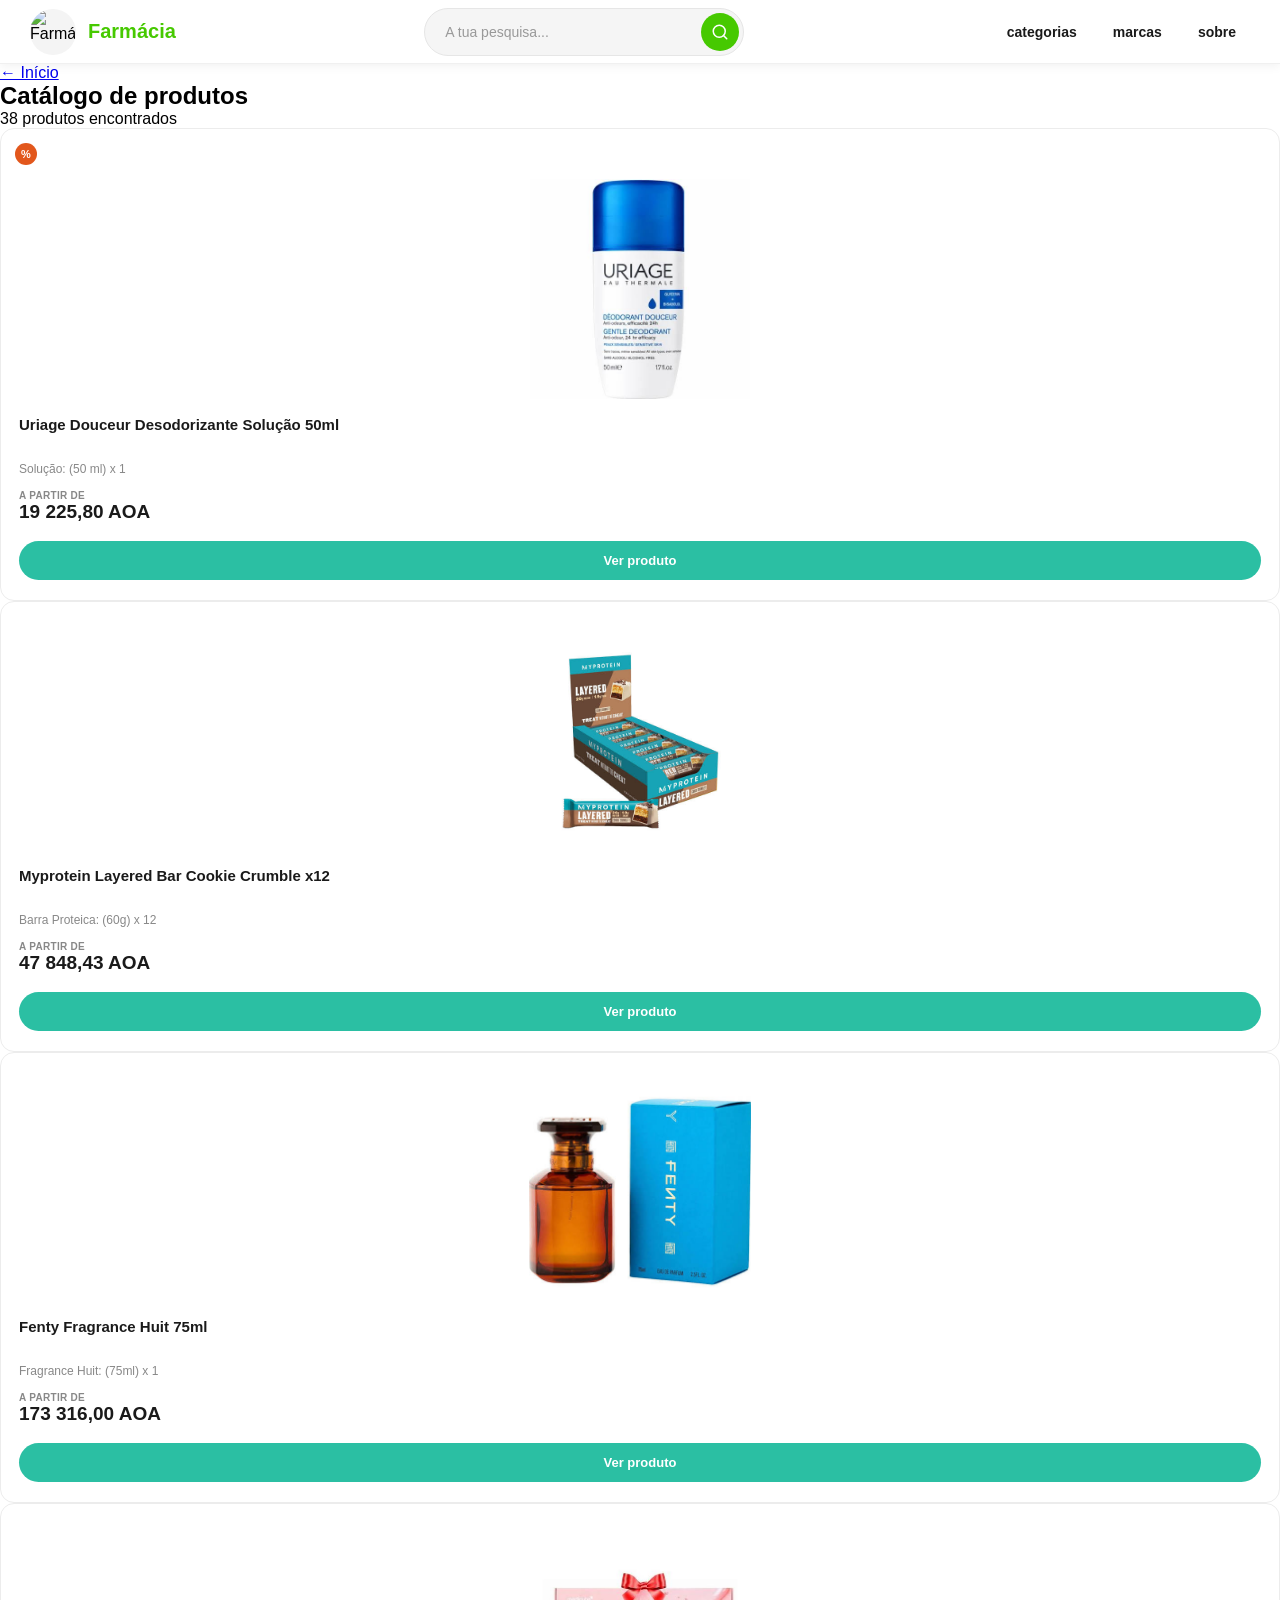
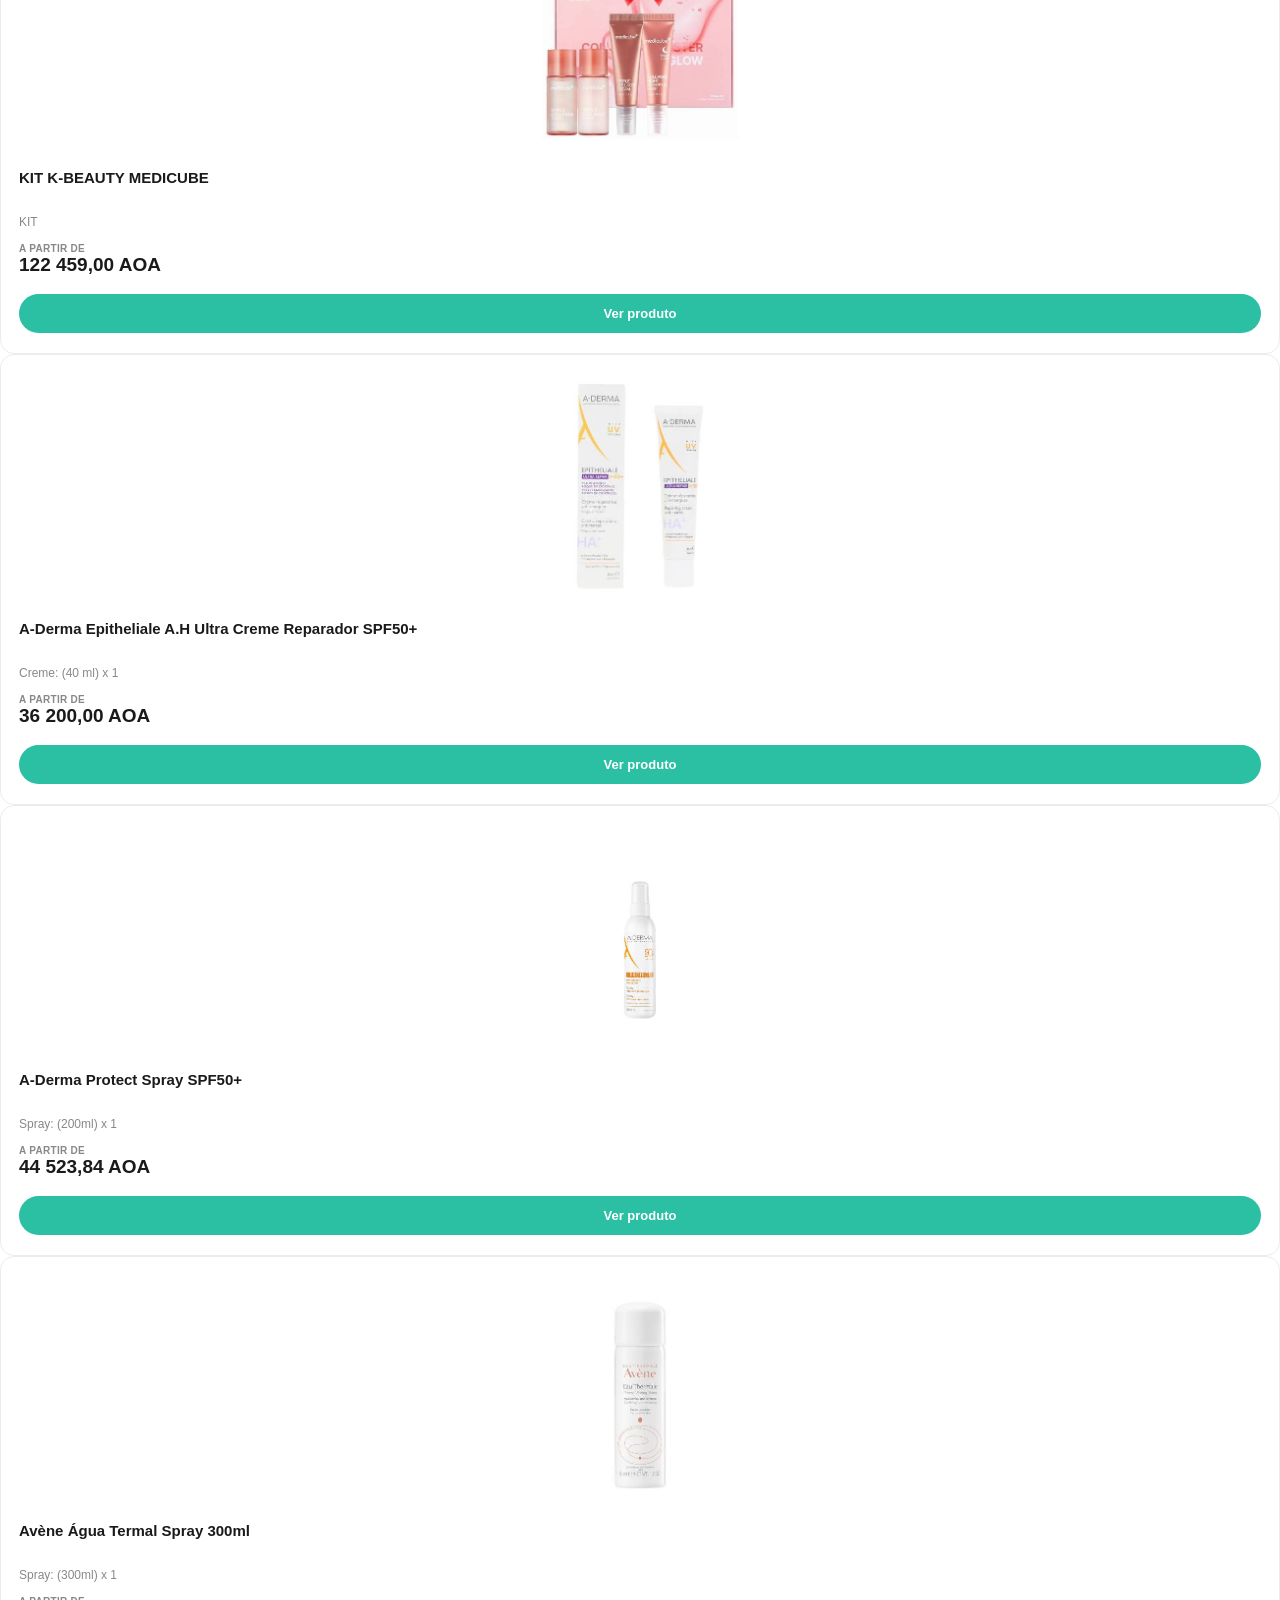
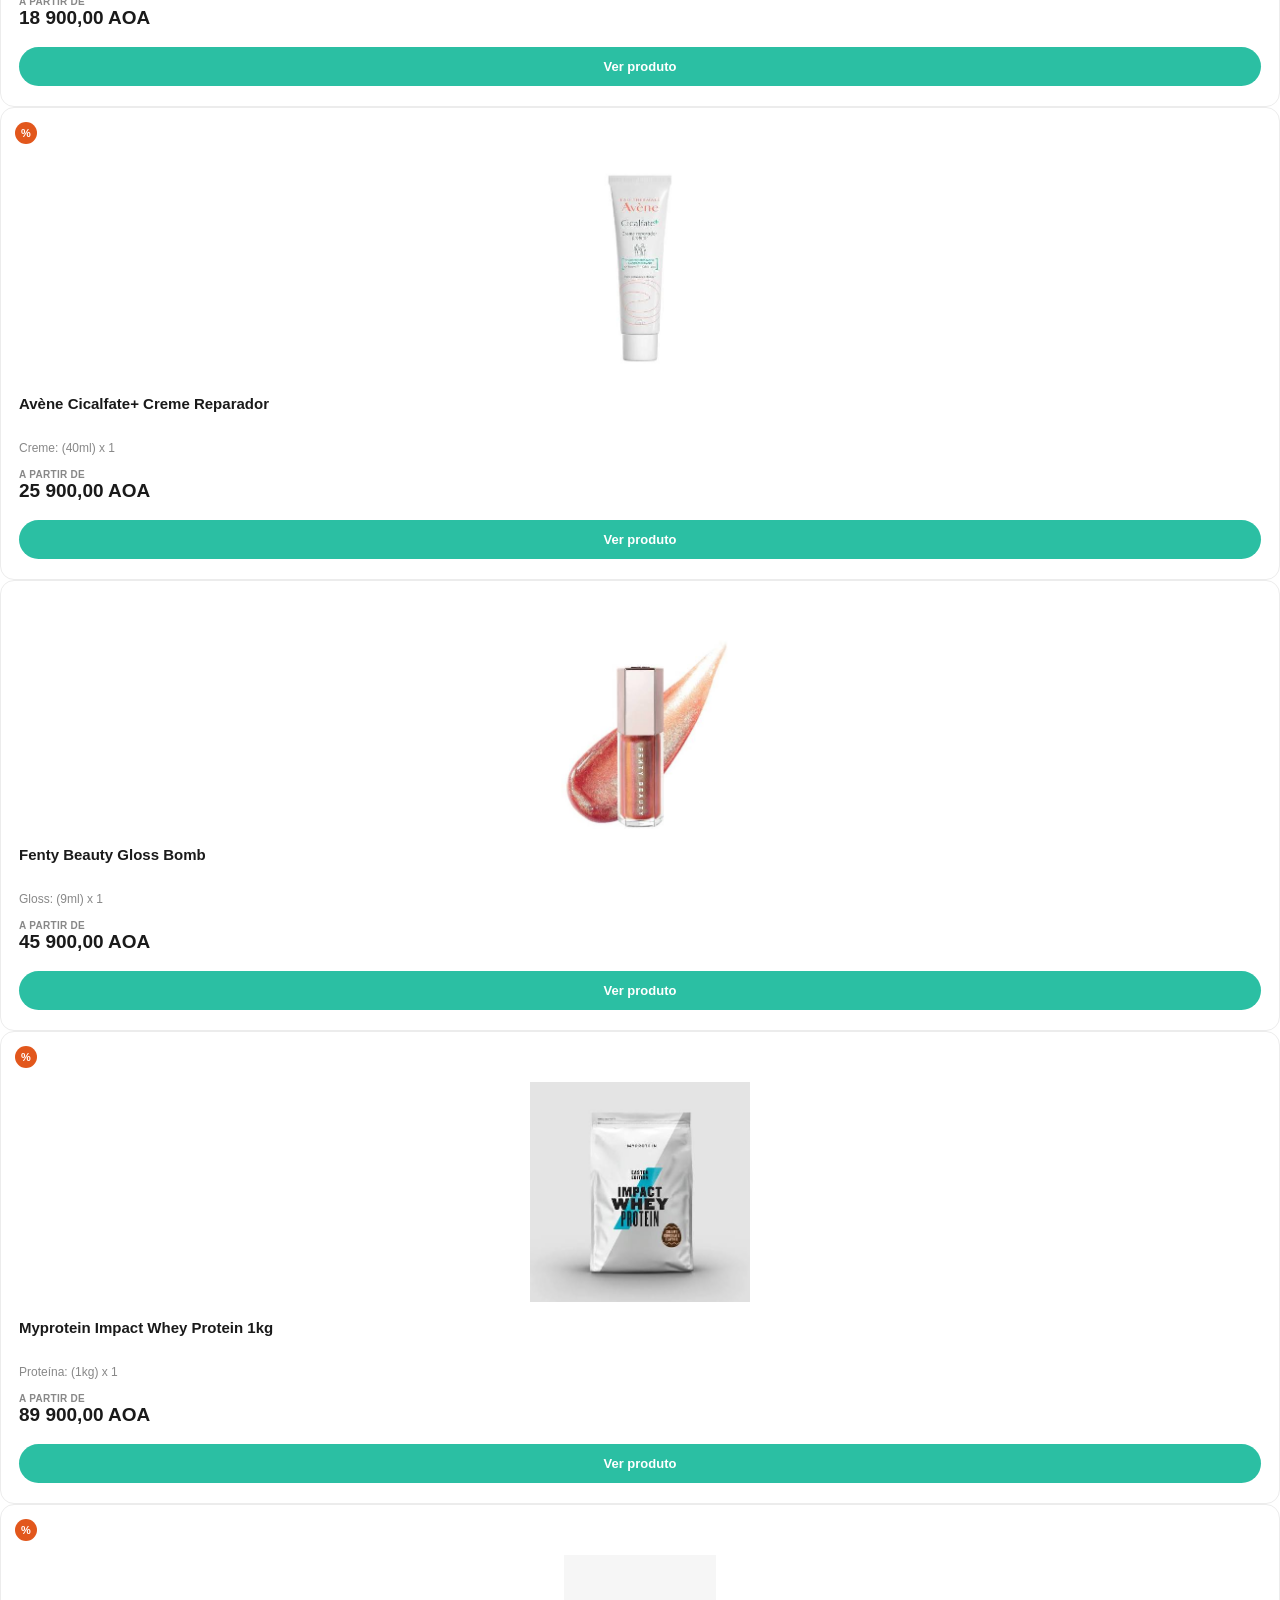
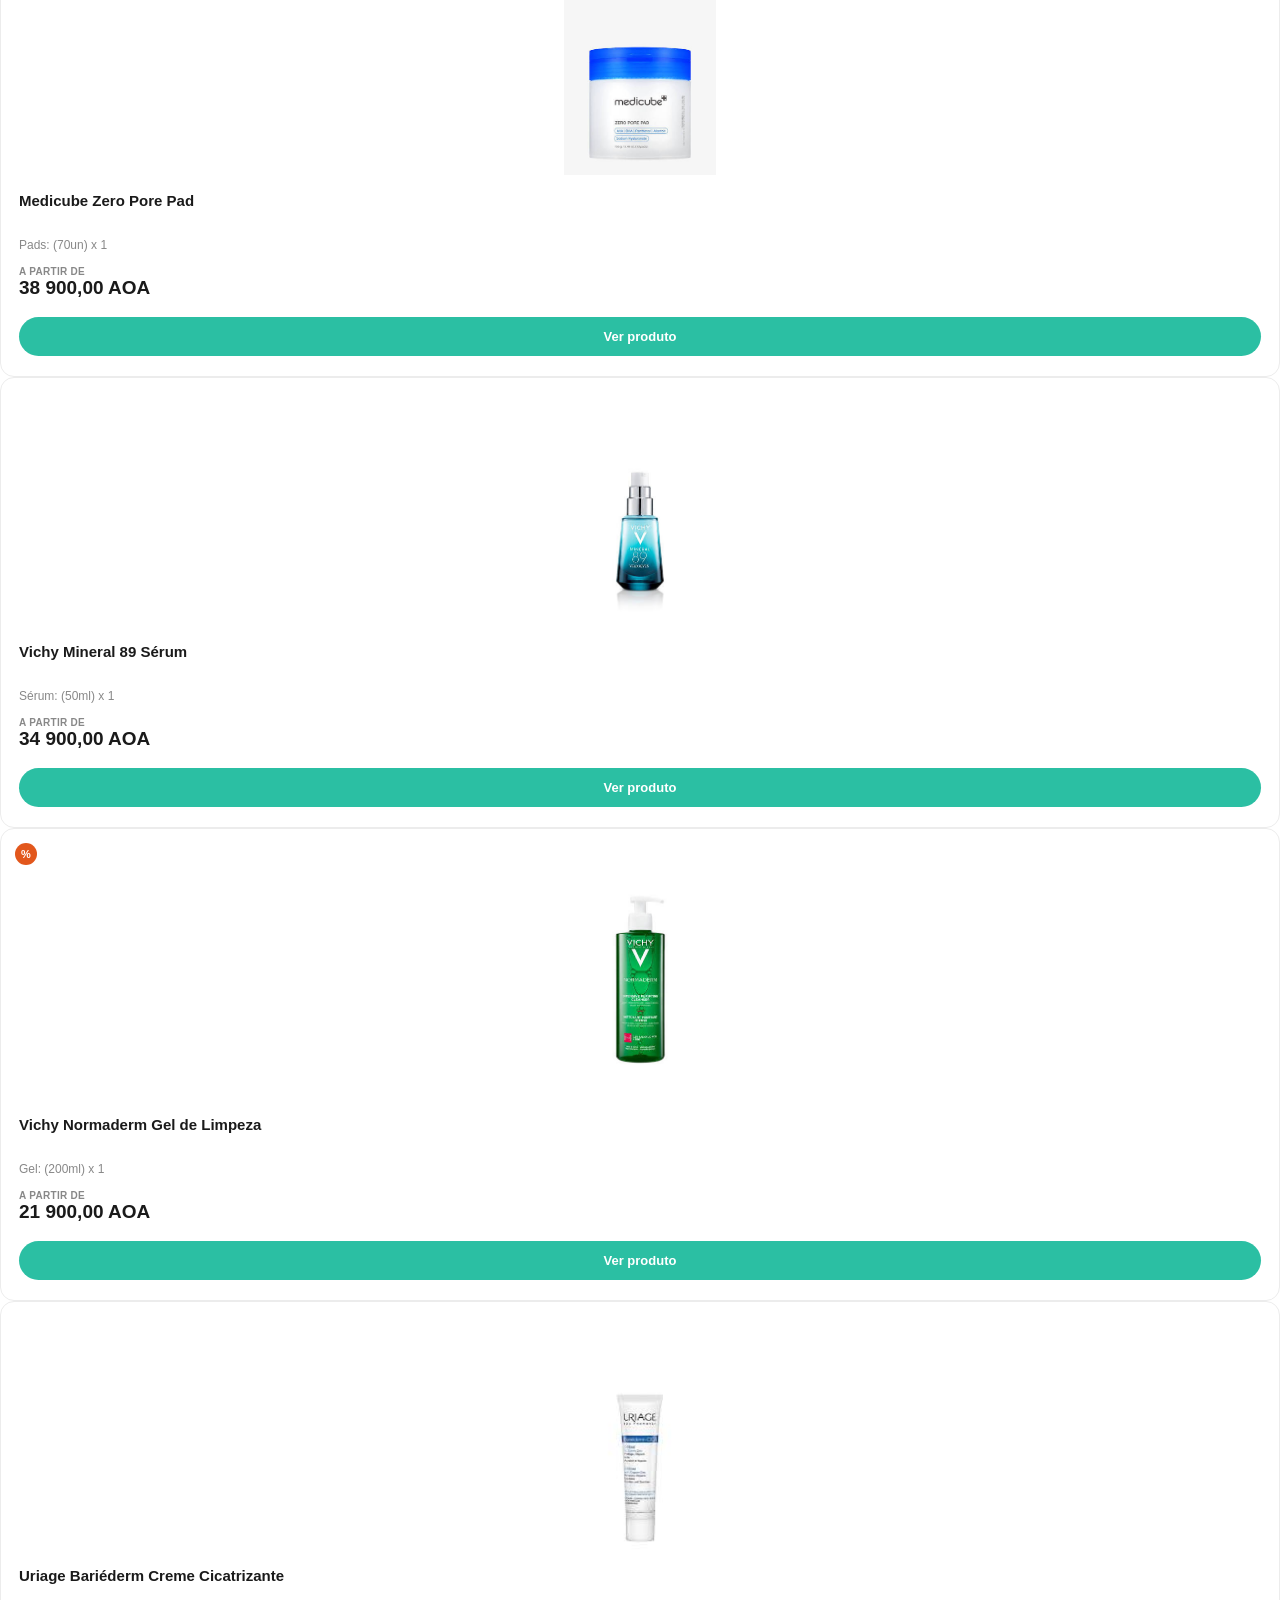
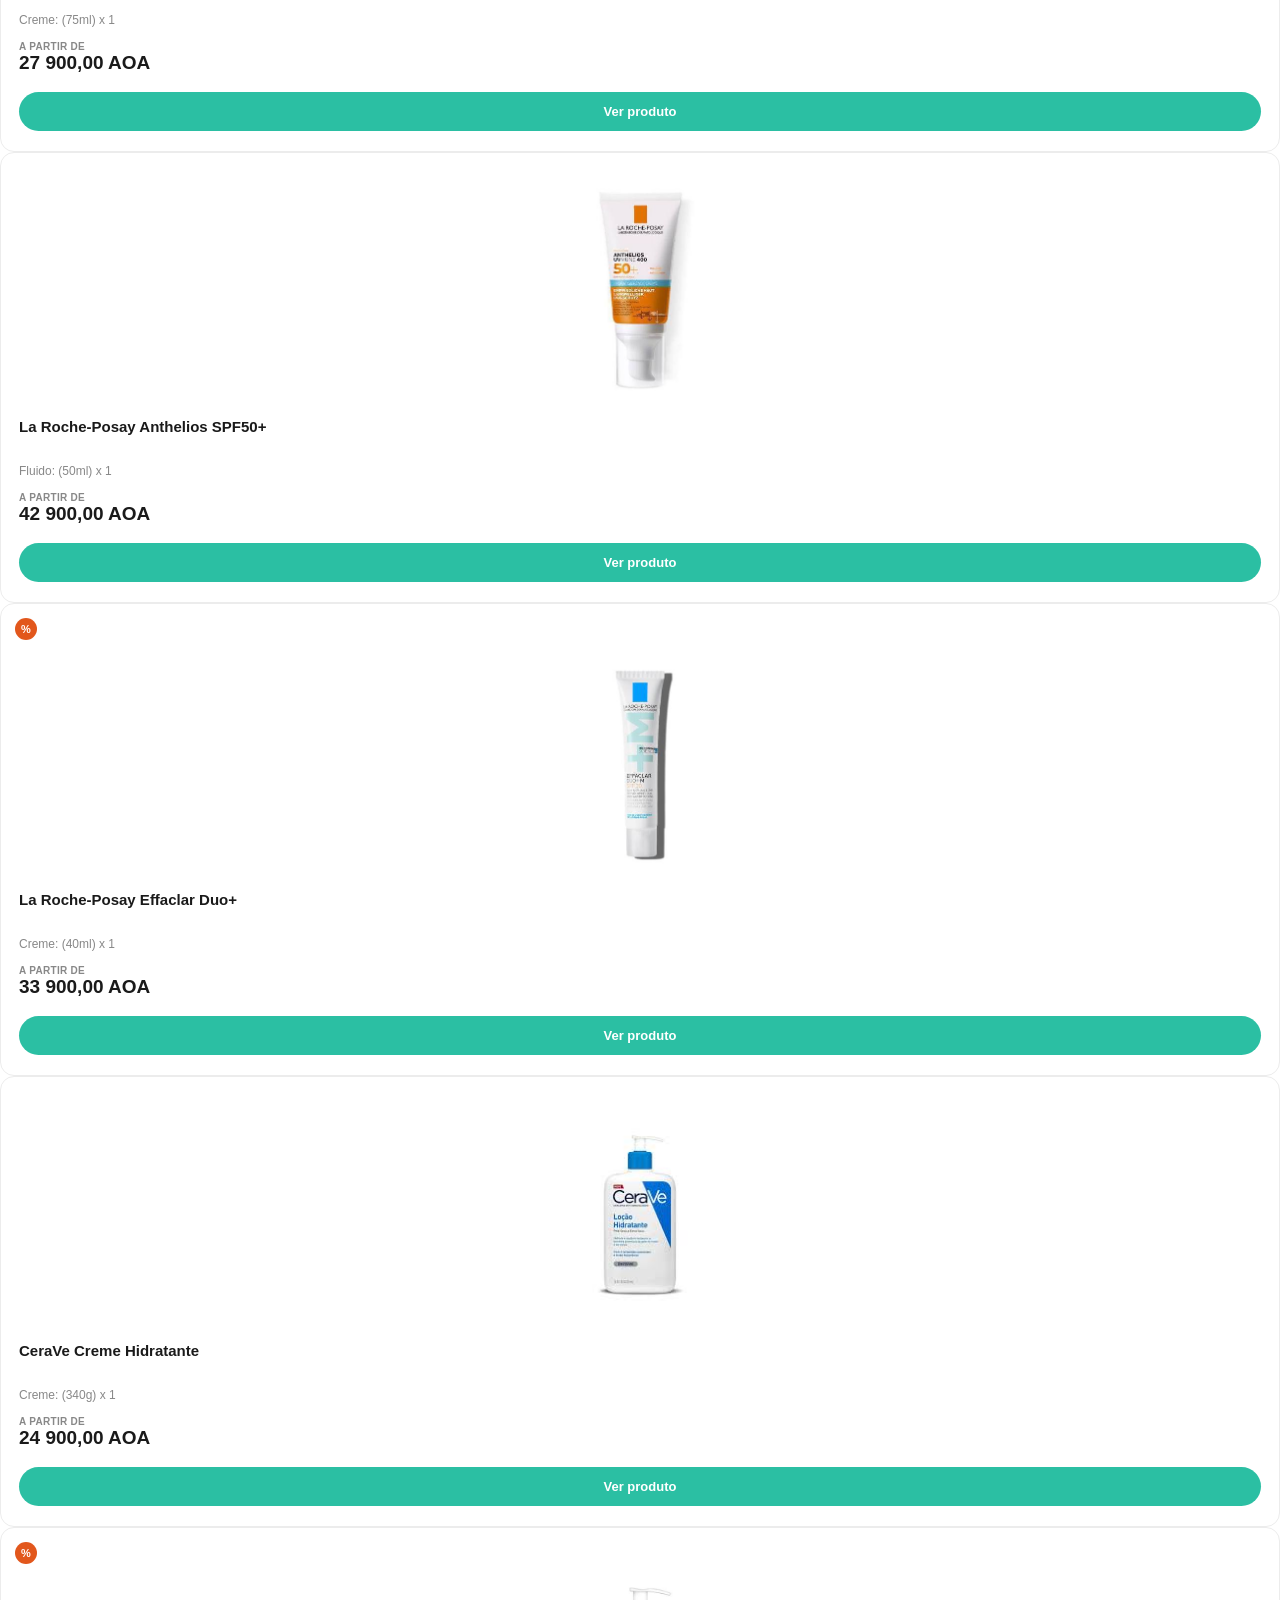
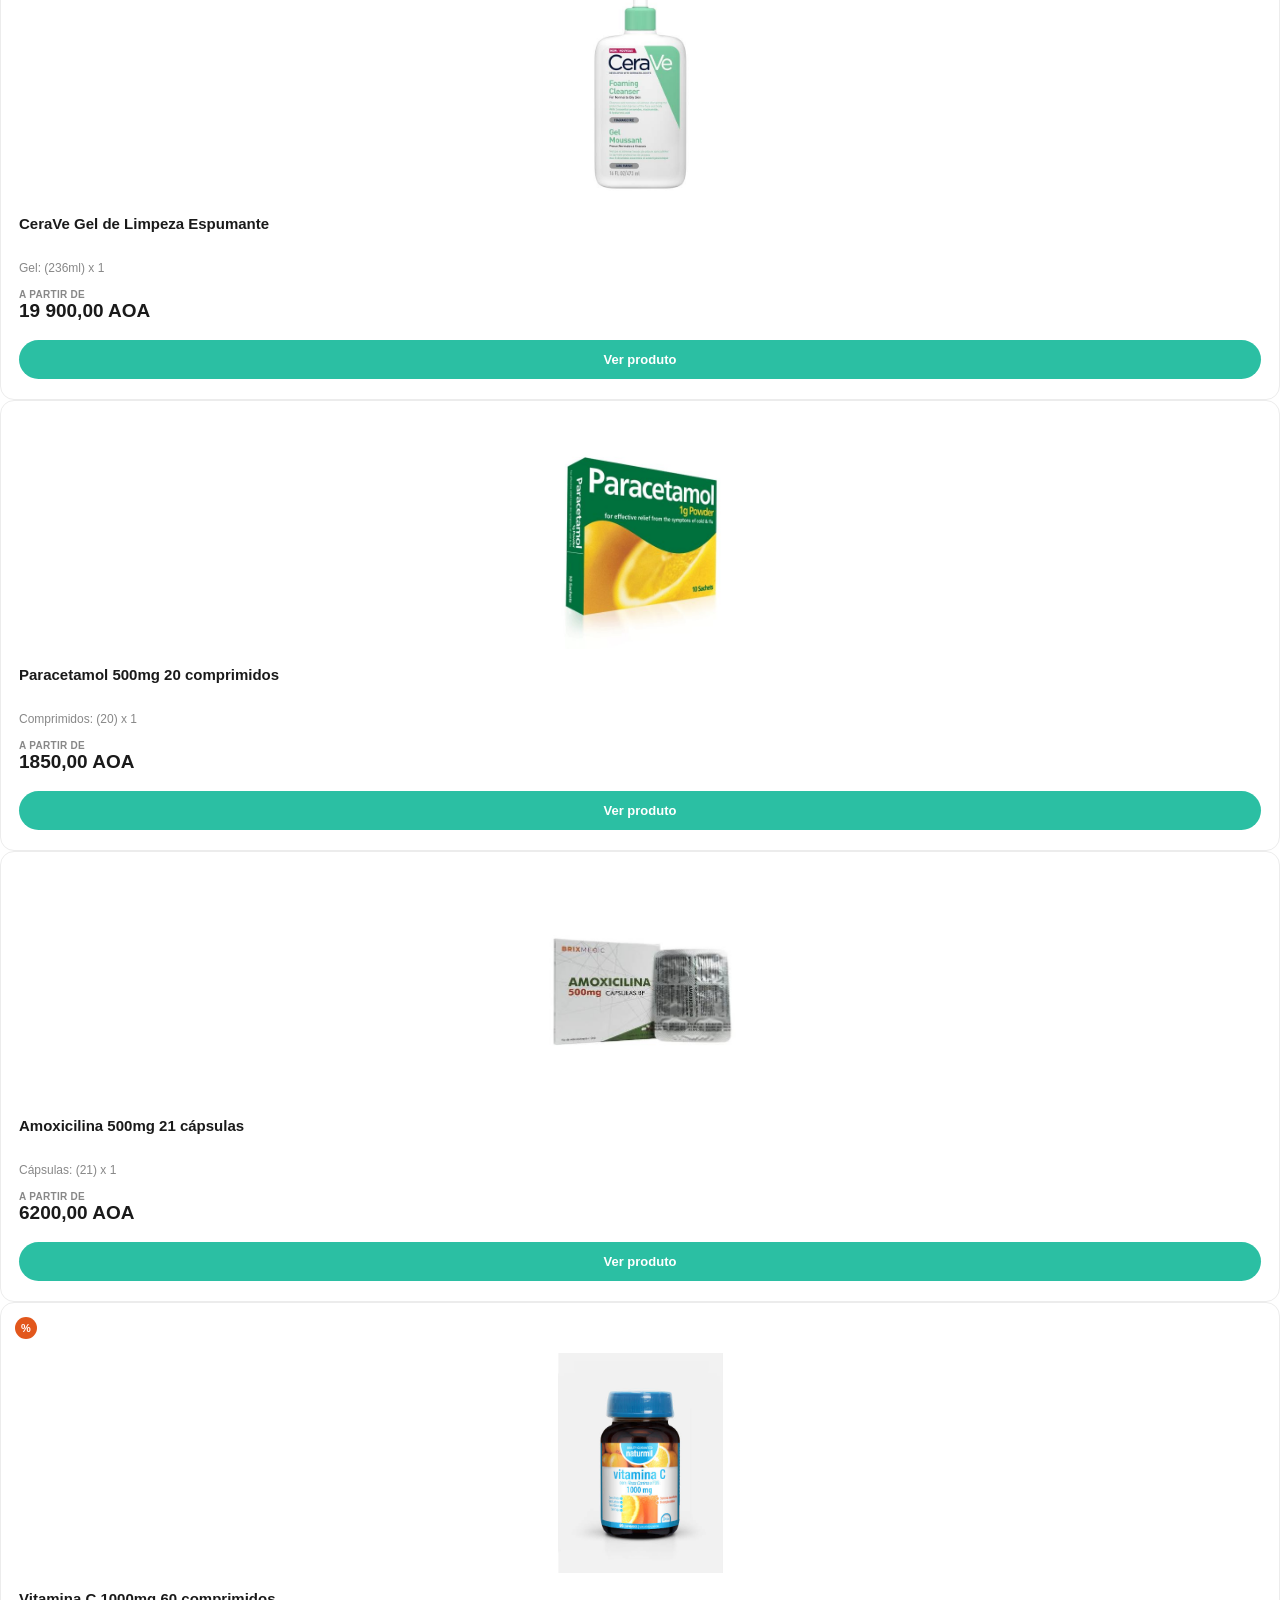
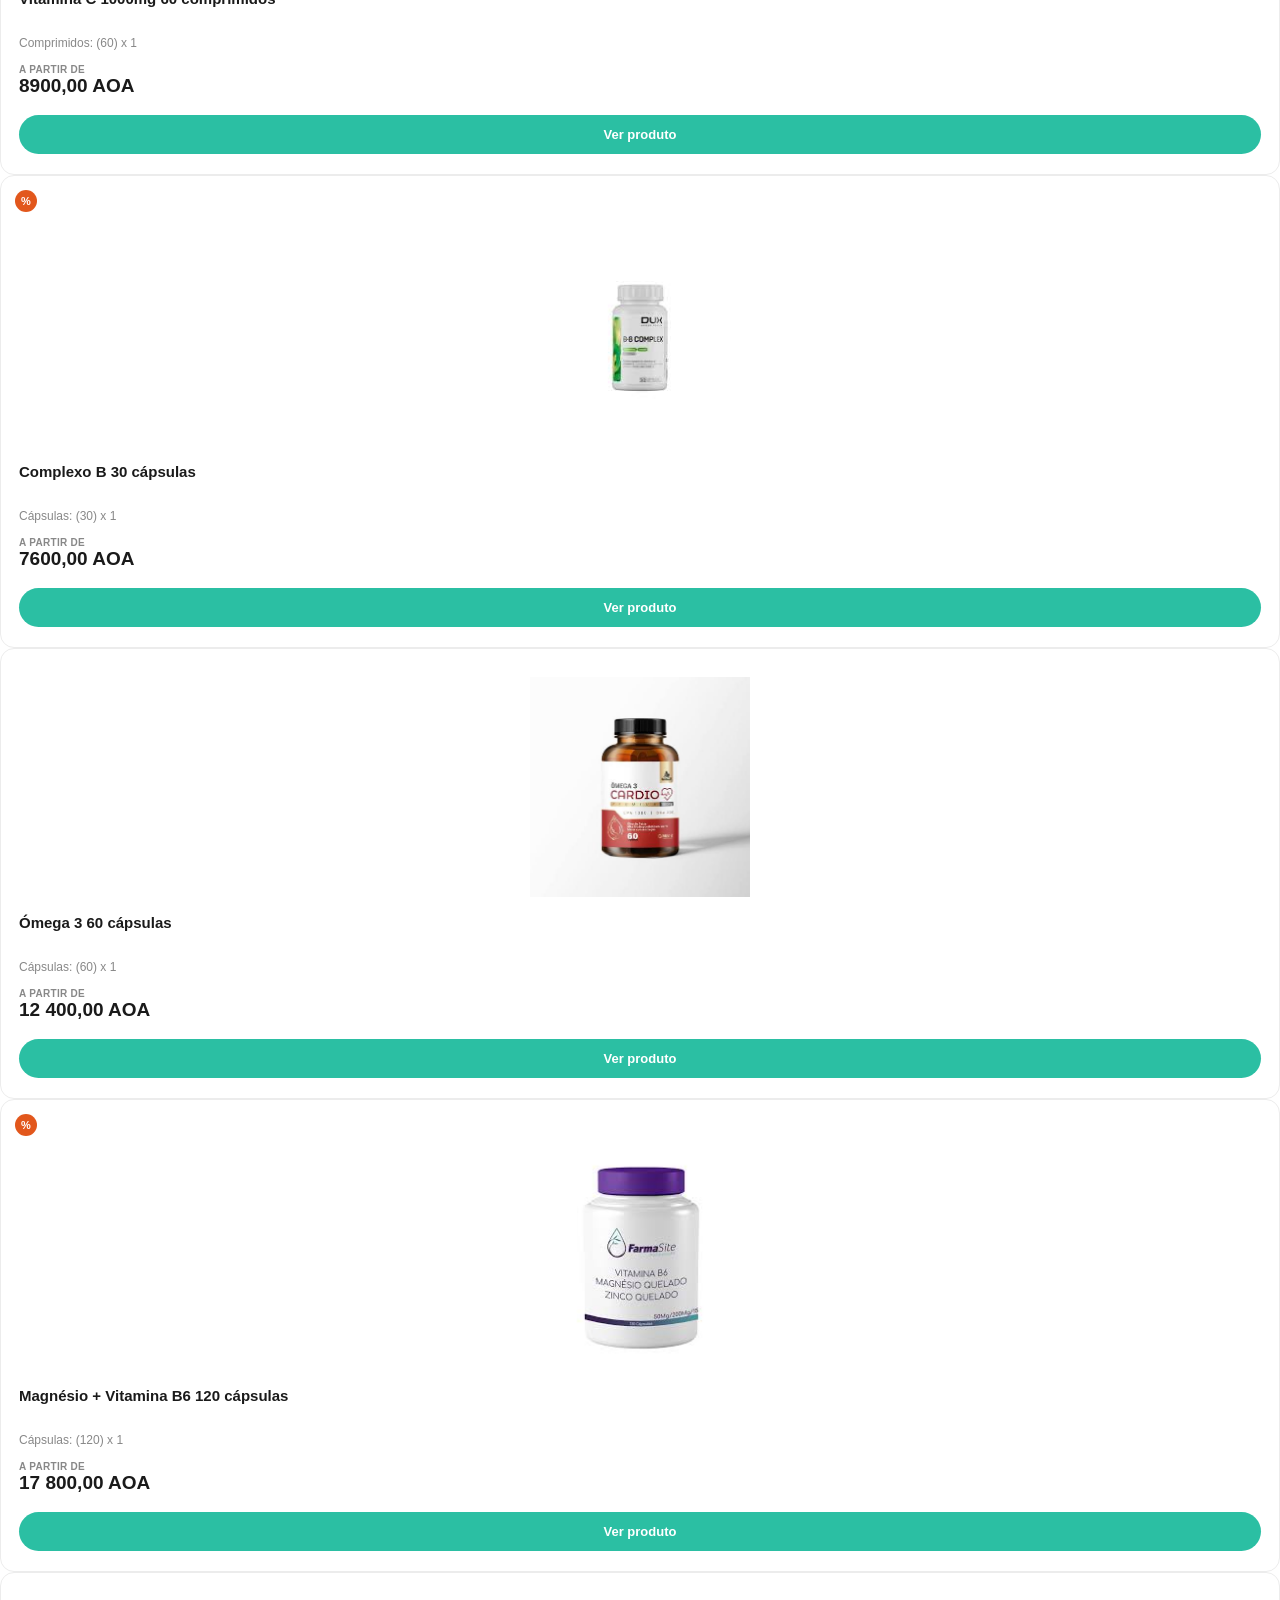
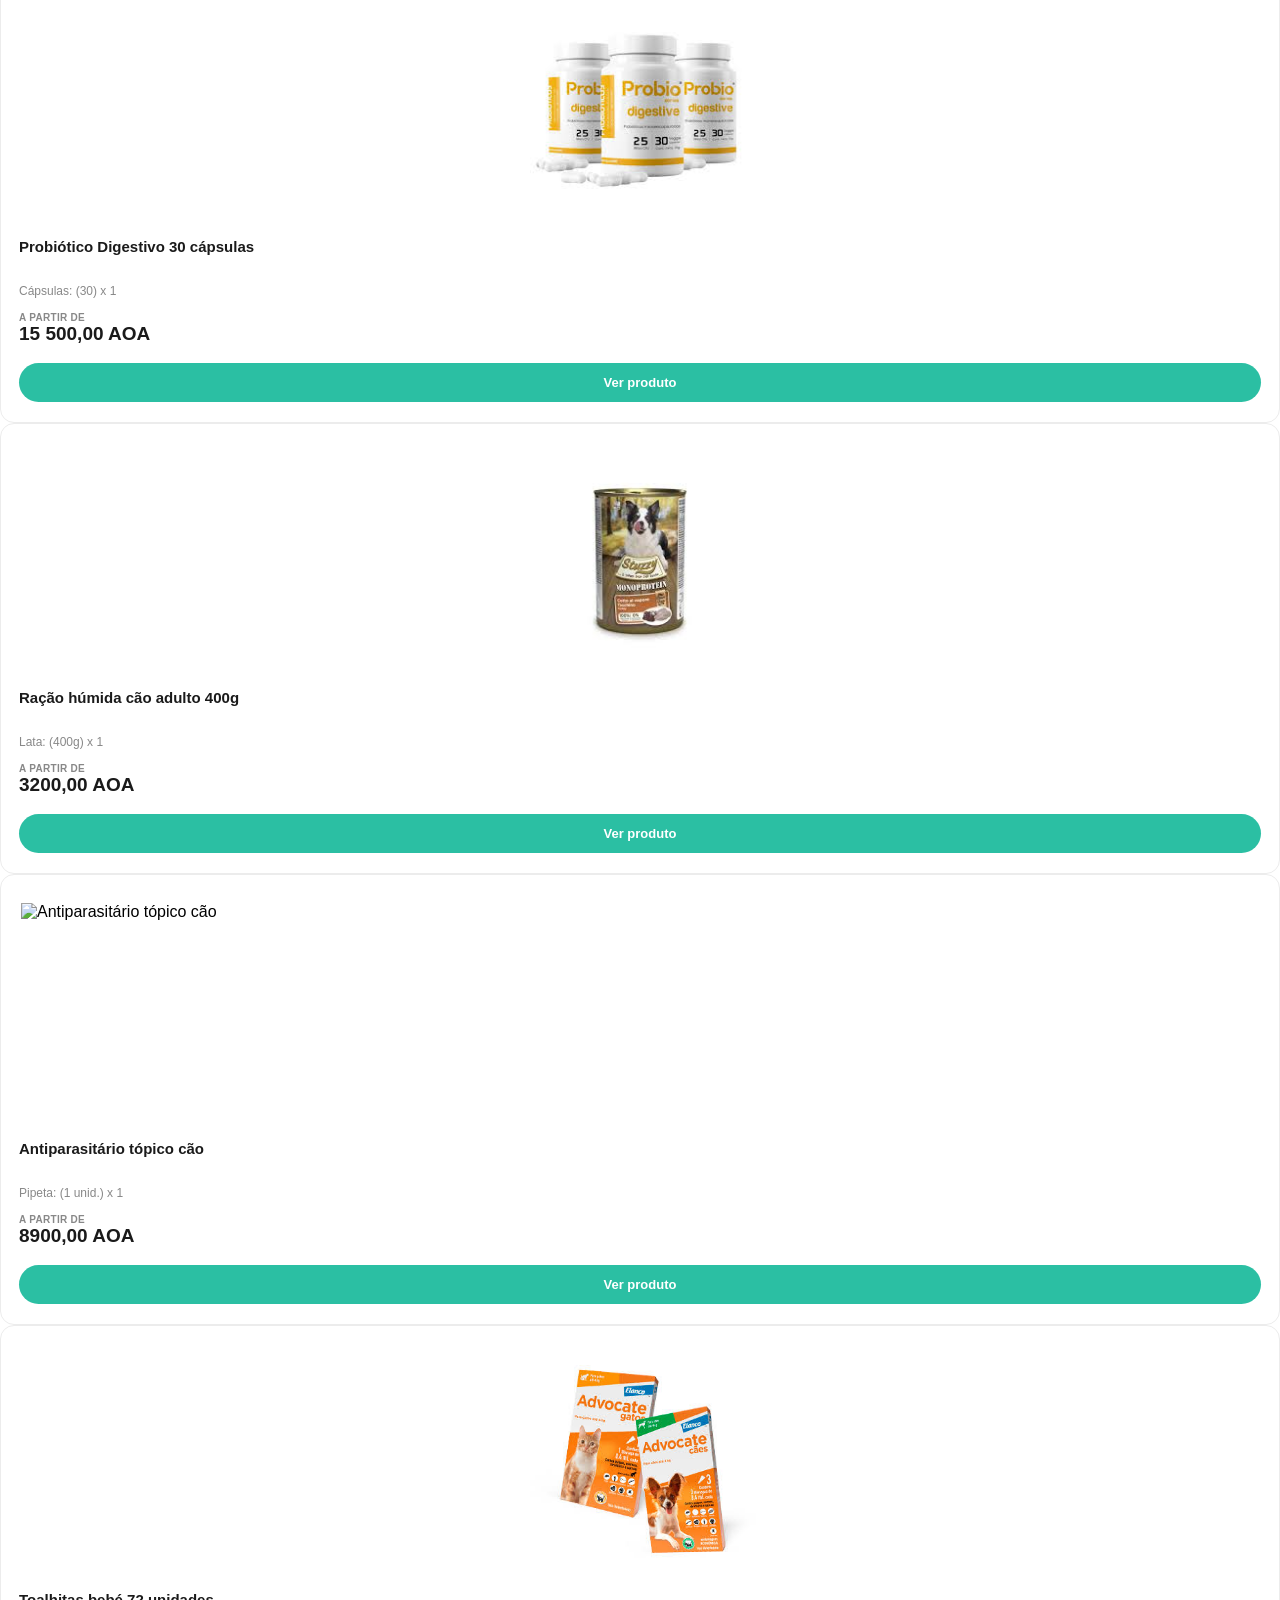
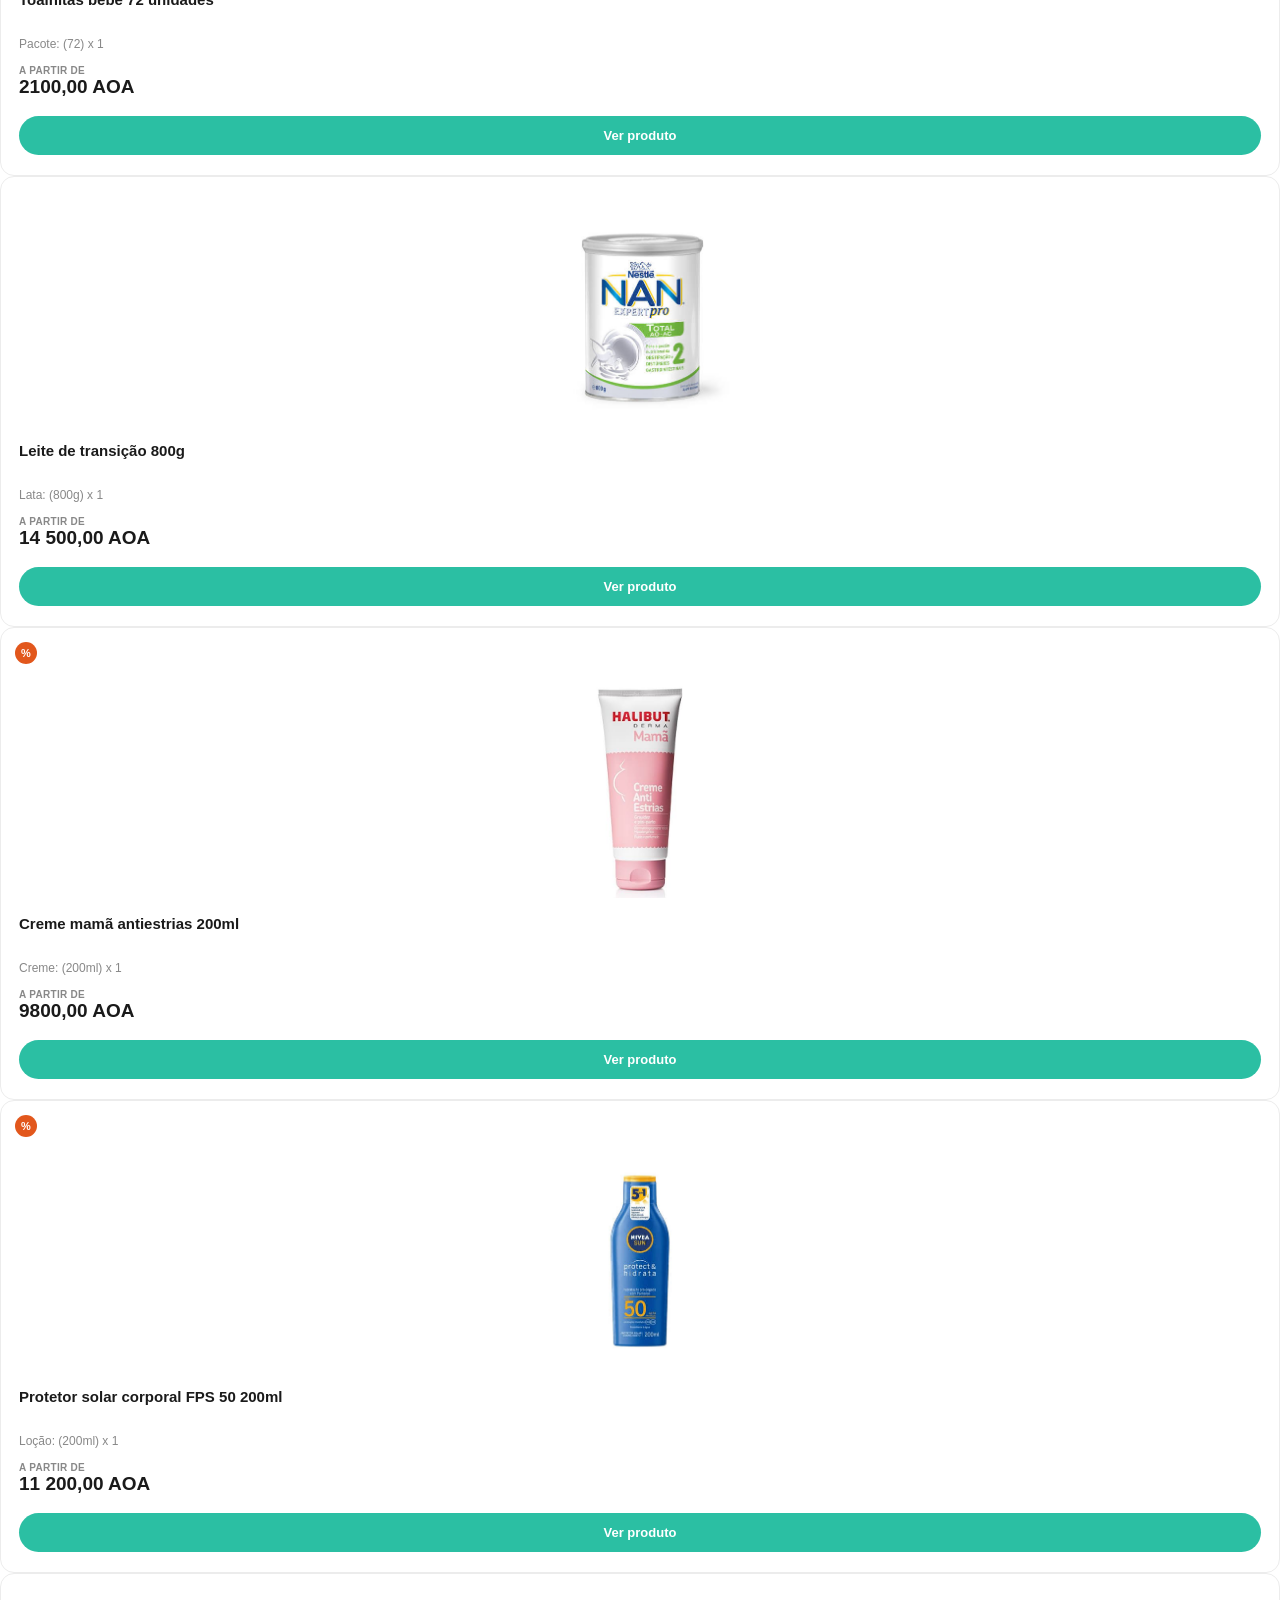
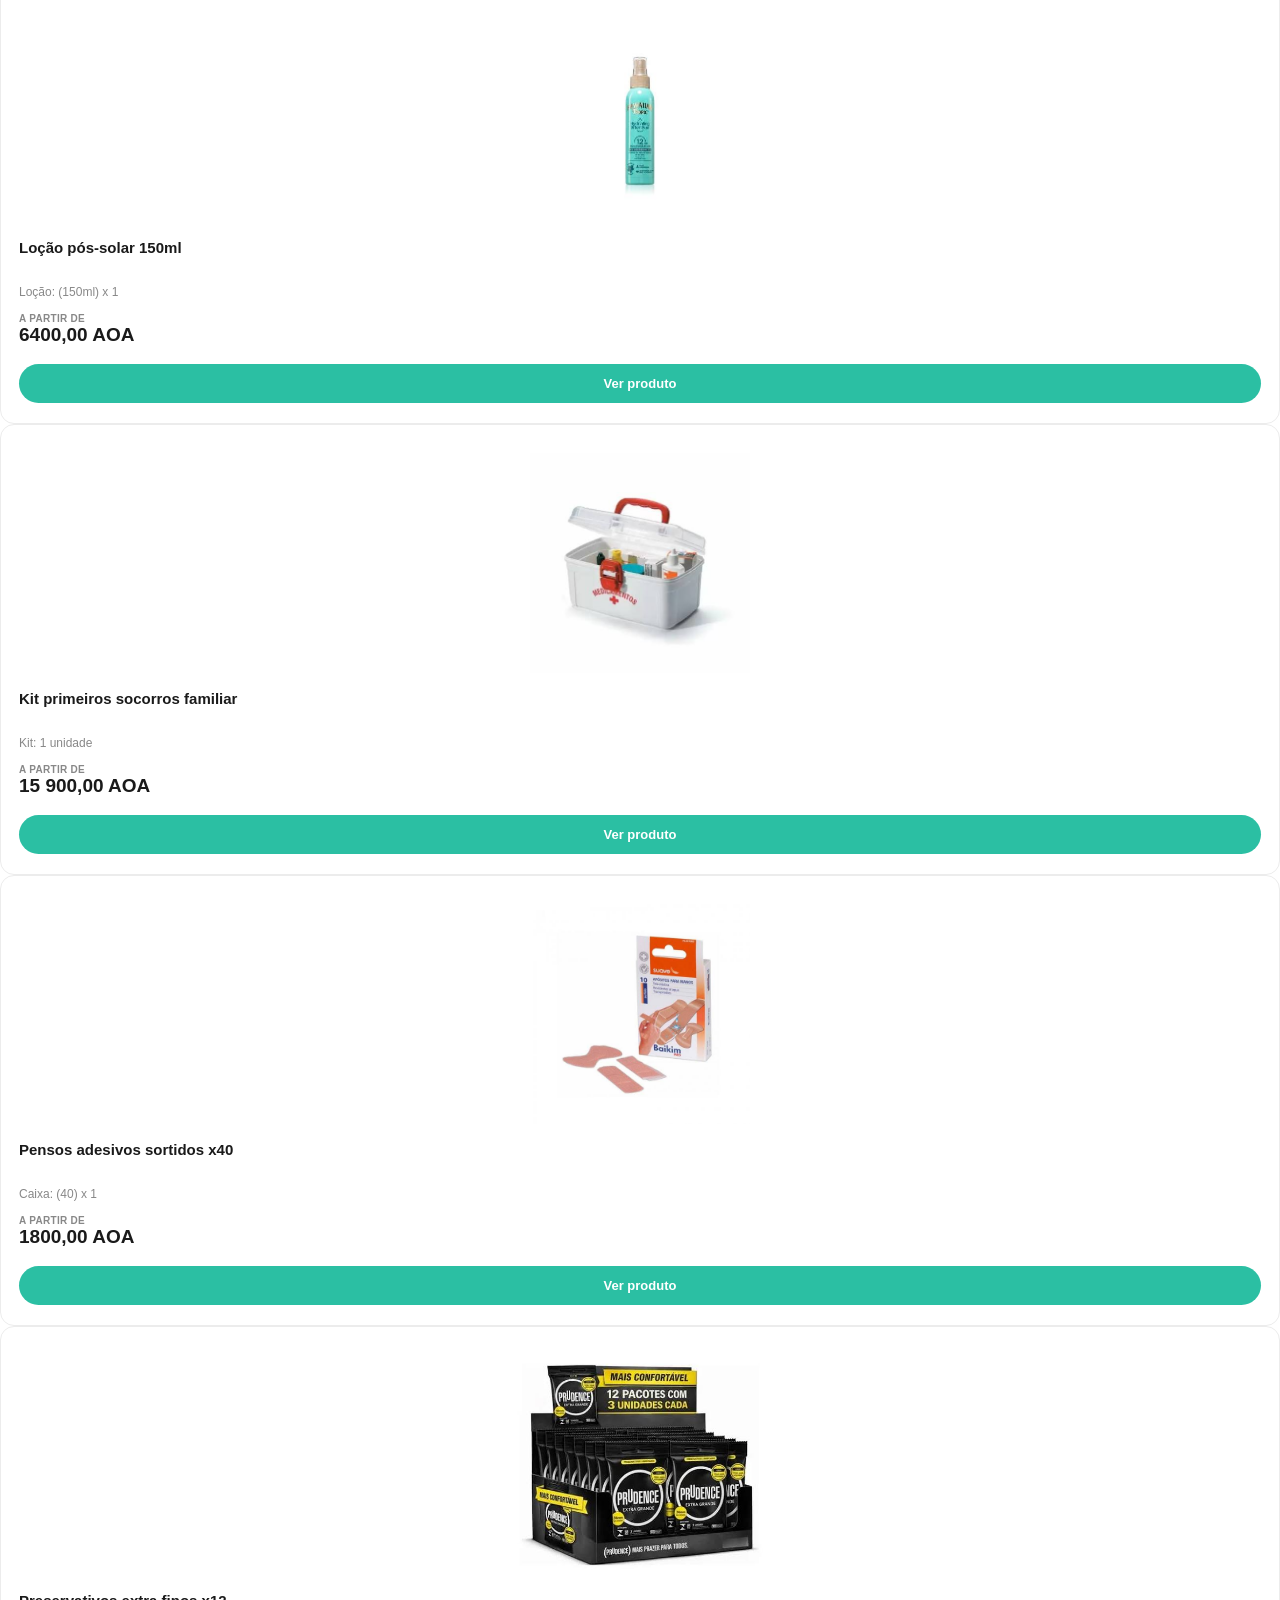
==== pages/produtos.html @ cf97727e "atualizacao" ====
<!DOCTYPE html>
<html lang="pt">
<head>
    <meta charset="UTF-8">
    <meta name="viewport" content="width=device-width, initial-scale=1.0">
    <title>Produtos | Farmácia</title>
    <link rel="stylesheet" href="../style/home.css">
    <link rel="stylesheet" href="../style/produtos.css">
    <link rel="stylesheet" href="../style/header-footer.css">
    <link rel="stylesheet" href="../style/header-footer.css">
</head>
<body>
    <!--header superior moderno com busca integrada carrinhos e links(categorias, marcas)-->

    <div id="header-placeholder"></div>



    <section class="pagina-produtos">
        <div class="pagina-produtos-topo">
            <a class="voltar-mini" href="index.html">← Início</a>
            <h1 id="produtosTitulo">Catálogo de produtos</h1>
            <p id="produtosDescricao">A carregar…</p>
        </div>
        <div class="produtos-grelha" id="produtosGrelha"></div>
    </section>

    <!-- Footer -->
    <div id="footer-placeholder"></div>

    <script src="../style/header-footer.js"></script>

    <script src="../style/catalogo.js"></script>
    <script src="../style/produtos.js"></script>
</body>
</html>
---- style/home.css ----
* {
    margin: 0;
    padding: 0;
    box-sizing: border-box;
    font-family: sans-serif;
}

/* ===== Header superior moderno com busca integrada, carrinho e links (categorias, marcas) ===== */

.header {
    margin: 0;
    padding: 10px 30px;
    background-color: #ffffff;
    width: 100%;
    height: 64px;
    position: sticky;
    top: 0;
    z-index: 999;
    justify-content: space-between;
    align-items: center;
    display: flex;
    box-sizing: border-box;
    box-shadow: 0 2px 10px rgba(0, 0, 0, 0.06);
    border-bottom: 1px solid #f0f0f0;
}

/* ===== Logo ===== */
.header .logo {
    width: 46px;
    height: 46px;
    border-radius: 50%;
    background-color: #f4f4f4;
    overflow: hidden;
    display: flex;
    align-items: center;
    justify-content: center;
    flex-shrink: 0;
    transition: transform 0.2s ease;
}

.header .logo:hover {
    transform: scale(1.05);
}

.header .logo img {
    width: 100%;
    height: 100%;
    object-fit: cover;
    object-position: center top;
}

.logo-container {
    display: flex;
    align-items: center;
    gap: 12px;
    text-decoration: none;
    color: inherit;
}

.logo-nome {
    font-size: 20px;
    font-weight: 700;
    color: #46c900;
    white-space: nowrap;
}

/* ===== Menu de navegação ===== */
.menu {
    display: flex;
    justify-content: flex-end;
    align-items: center;
    list-style: none;
    margin: 0;
    padding: 0;
    gap: 8px;
}

.menu li {
    margin-left: 0;
}

.menu li a {
    position: relative;
    color: #1a1a1a;
    text-decoration: none;
    font-size: 14px;
    font-weight: 600;
    padding: 8px 14px;
    border-radius: 8px;
    transition: color 0.25s ease, background-color 0.25s ease;
}

.menu li a::after {
    content: "";
    position: absolute;
    left: 14px;
    right: 14px;
    bottom: 4px;
    height: 2px;
    background-color: #46c900;
    transform: scaleX(0);
    transform-origin: left;
    transition: transform 0.25s ease;
}

.menu li a:hover {
    color: #2bbfa3;
    background-color: rgba(43, 191, 163, 0.08);
}

.menu li a:hover::after {
    transform: scaleX(1);
}

/* ===== Barra de pesquisa ===== */
.SearchBar {
    display: flex;
    align-items: center;
    background-color: #f5f5f5;
    border: 1px solid #e6e6e6;
    border-radius: 24px;
    padding: 4px 4px 4px 16px;
    transition: border-color 0.25s ease, box-shadow 0.25s ease, background-color 0.25s ease;
}

.SearchBar:focus-within {
    background-color: #ffffff;
    border-color: #46c900;
    box-shadow: 0 0 0 3px rgba(43, 191, 163, 0.15);
}

.SearchBar form {
    display: flex;
    align-items: center;
    margin: 0;
    width: 100%;
}

.SearchBar input {
    width: 260px;
    padding: 8px 4px;
    border: none;
    outline: none;
    background: transparent;
    font-size: 14px;
    color: #333;
}

.SearchBar input::placeholder {
    color: #999;
}

.SearchBar button {
    display: flex;
    align-items: center;
    justify-content: center;
    width: 38px;
    height: 38px;
    background-color: #46c900;
    border: none;
    border-radius: 50%;
    color: #ffffff;
    font-size: 14px;
    cursor: pointer;
    flex-shrink: 0;
    transition: background-color 0.25s ease, transform 0.15s ease;
}

.SearchBar button:hover {
    background-color: #46c900;
}

.SearchBar button:active {
    transform: scale(0.95);
}

/* ===== Ícone do carrinho (opcional, caso exista no HTML) ===== */
.header .carrinho-icone {
    position: relative;
    display: flex;
    align-items: center;
    justify-content: center;
    width: 40px;
    height: 40px;
    border-radius: 50%;
    background-color: #f5f5f5;
    color: #1a1a1a;
    cursor: pointer;
    transition: background-color 0.25s ease;
}

.header .carrinho-icone:hover {
    background-color: #ececec;
}

.header .carrinho-badge {
    position: absolute;
    top: -4px;
    right: -4px;
    background-color: #e2571c;
    color: #ffffff;
    font-size: 10px;
    font-weight: 700;
    width: 18px;
    height: 18px;
    border-radius: 50%;
    display: flex;
    align-items: center;
    justify-content: center;
}

/* ===== Responsividade do Header ===== */
@media (max-width: 900px) {
    .header {
        padding: 10px 16px;
        flex-wrap: wrap;
        height: auto;
        gap: 8px;
        row-gap: 10px;
    }

    .logo-container {
        order: 1;
    }

    .menu {
        order: 2;
        justify-content: flex-start;
        flex-wrap: wrap;
        gap: 4px;
    }

    .SearchBar {
        order: 3;
        width: 100%;
    }

    .SearchBar input {
        width: 100%;
    }

    .header .logo {
        width: 40px;
        height: 40px;
    }

    .logo-nome {
        font-size: 17px;
    }

    .menu li a {
        font-size: 13px;
        padding: 6px 10px;
    }
}

@media (max-width: 600px) {
    .header {
        padding: 10px 14px;
    }

    .logo-nome {
        font-size: 16px;
    }
}

/*hero baner/carocel*/
.carocel {
    position: relative;
    max-width: 100%;
    height: 600px;
    margin: 0 auto;
    overflow: hidden;
}

.hero-baner {
    position: relative;
    width: 100%;
    height: 100%;
}

.slide {
    position: absolute;
    top: 0;
    left: 0;
    width: 100%;
    height: 100%;
    opacity: 0;
    /* 
       Mudança para 1.5s (1.5 segundos) e adicionado z-index.
       Isso faz o fade-in e fade-out ser bem suave.
    */
    transition: opacity 2s ease-in-out;
    z-index: 1;
}

/* Gradiente escuro por cima da imagem, mais forte na base */
.slide::after {
    content: "";
    position: absolute;
    top: 0;
    left: 0;
    width: 100%;
    height: 100%;
    background: linear-gradient(
        to top,
        rgba(0, 0, 0, 0.75) 0%,
        rgba(0, 0, 0, 0.45) 25%,
        rgba(0, 0, 0, 0.15) 50%,
        rgba(0, 0, 0, 0) 70%
    );
    z-index: 2; /* fica acima da imagem, abaixo do texto */
    pointer-events: none; /* não bloqueia cliques */
}

.slide img {
    width: 100%;
    height: 100%;
    object-fit: cover;
    object-position: center;
    position: relative;
    z-index: 1;
}

/* O slide visível ganha prioridade e opacidade total */
.slide.atual {
    opacity: 1;
    z-index: 2;
}

/*container de texto sobre a imagem*/
.caption {
    position: absolute;
    bottom: 60px;
    left: 60px;
    color: #ffffff;
    max-width: 500px;
    z-index: 3; /* fica acima do gradiente */
    text-align: left;
    opacity: 0;
    transform: translateY(20px);
    transition: opacity 1.2s ease-in-out, transform 1.2s ease-in-out;
    transition-delay: 0s;
}

.caption h1 {
    font-size: 74px;
    text-shadow: 0 2px 8px rgba(0, 0, 0, 0.6);
    margin-bottom: 22px;
    line-height: 1;
    color: #46c900;
}

.caption p {
    font-size: 32px;
    line-height: 1.4;
    text-shadow: 0 2px 6px rgba(0, 0, 0, 0.6);
    margin-bottom: 20px;
}

/*quando o slide fica ativo o texto entra suave*/
.slide.atual .caption {
    opacity: 1;
    transform: translateY(0);
    /*pequeno atraso para a imagem comecar a transicao antes da foto*/
    transition-delay: 0.6s;
}

/* ===== Responsividade do Hero/Carrossel ===== */
@media (max-width: 900px) {
    .carocel {
        height: 450px;
    }

    .caption {
        left: 24px;
        right: auto;
        bottom: 40px;
        max-width: 75%;
    }

    .caption h1 {
        font-size: 40px;
        line-height: 1.1;
        margin-bottom: 12px;
    }

    .caption p {
        font-size: 18px;
        margin-bottom: 14px;
    }
}

@media (max-width: 600px) {
    .carocel {
        height: 380px;
    }

    .caption {
        left: 20px;
        right: auto;
        bottom: 25px;
        max-width: 80%;
    }

    .caption h1 {
        font-size: 26px;
        line-height: 1.15;
        margin-bottom: 8px;
    }

    .caption p {
        font-size: 14px;
        line-height: 1.35;
        margin-bottom: 10px;
    }
}

@media (max-width: 400px) {
    .carocel {
        height: 320px;
    }

    .caption {
        max-width: 82%;
    }

    .caption h1 {
        font-size: 22px;
    }

    .caption p {
        font-size: 13px;
    }
}

/* ===== Navegar por Categorias ===== */
.carrossel-categorias {
    width: 100%;
    max-width: 1200px;
    margin: 40px auto;
    padding: 0 20px;
    box-sizing: border-box;
    font-family: Arial, sans-serif;
}

.categorias-header {
    position: relative;
    display: flex;
    justify-content: center;
    align-items: center;
    margin-bottom: 25px;
}

.text {
    display: flex;
    align-items: center;
    gap: 8px;
}

.carrossel-categorias h2 {
    font-size: 26px;
    font-weight: 700;
    color: #1a1a1a;
    margin: 0;
}

.carrossel-categorias h1 {
    font-size: 26px;
    font-weight: 700;
    color: #2bbfa3;
    margin: 0;
}

.btn-ver-todas {
    position: absolute;
    right: 0;
    border: 1px solid #dcdcdc;
    padding: 8px 18px;
    border-radius: 20px;
    color: #333;
    font-size: 13px;
    font-weight: 600;
    text-decoration: none;
    transition: all 0.2s ease;
    white-space: nowrap;
}

.btn-ver-todas:hover {
    background-color: #f5f5f5;
    border-color: #bbb;
}

.categorias-wrapper {
    position: relative;
}

.categorias-wrapper::before,
.categorias-wrapper::after {
    content: "";
    position: absolute;
    top: 0;
    height: 100%;
    width: 60px;
    pointer-events: none;
    z-index: 2;
}

.categorias-wrapper::before {
    left: 0;
    background: linear-gradient(to left, rgba(255, 255, 255, 0), rgba(255, 255, 255, 1));
}

.categorias-wrapper::after {
    right: 0;
    background: linear-gradient(to right, rgba(255, 255, 255, 0), rgba(255, 255, 255, 1));
}

.categorias-container {
    display: flex;
    gap: 24px;
    overflow-x: auto;
    scroll-behavior: smooth;
    padding: 10px 5px;
    scrollbar-width: none;
}

.categorias-container::-webkit-scrollbar {
    display: none;
}

.categorias-item {
    display: flex;
    flex-direction: column;
    align-items: center;
    text-decoration: none;
    width: 110px;
    flex-shrink: 0;
}

.imagem-circle {
    width: 110px;
    height: 110px;
    border-radius: 50%;
    background-color: #f4f4f4;
    overflow: hidden;
    display: flex;
    align-items: center;
    justify-content: center;
    margin-bottom: 12px;
    transition: transform 0.2s ease;
}

.categorias-item:hover .imagem-circle {
    transform: translateY(-3px);
}

.imagem-circle img {
    width: 100%;
    height: 100%;
    object-fit: cover;
    object-position: center top;
}

.categorias-item span {
    font-size: 11px;
    font-weight: 700;
    color: #333333;
    text-align: center;
    text-transform: uppercase;
    line-height: 1.3;
    width: 100%;
}

@media (max-width: 600px) {
    .categorias-item {
        width: 90px;
    }

    .imagem-circle {
        width: 90px;
        height: 90px;
    }
}

/* ===== Promoções ===== */
.promocoes {
    width: 100%;
    max-width: 1200px;
    margin: 50px auto;
    padding: 0 20px;
    box-sizing: border-box;
    font-family: Arial, sans-serif;
}

.promocoes-titulo {
    text-align: center;
    font-size: 32px;
    font-weight: 700;
    color: #1a1a1a;
    margin-bottom: 30px;
}

.promo-wrapper {
    overflow: hidden;
    width: 100%;
}

.promo-track {
    display: flex;
    gap: 24px;
    overflow-x: auto;
    scroll-behavior: smooth;
    scrollbar-width: none;
    -ms-overflow-style: none;
    padding: 5px 2px 15px;
}

.promo-track::-webkit-scrollbar {
    display: none;
}

.promo-slide {
    flex: 0 0 calc((100% - 48px) / 3);
    border-radius: 12px;
    overflow: hidden;
}

.promo-slide img {
    width: 100%;
    height: 100%;
    display: block;
    object-fit: cover;
    aspect-ratio: 4 / 3;
    -webkit-user-drag: none;
    user-drag: none;
    pointer-events: none;
}

.promo-slide a {
    display: block;
    width: 100%;
    height: 100%;
    text-decoration: none;
    pointer-events: auto;
}

/* Bolinhas indicadoras */
.promo-dots {
    display: flex;
    justify-content: center;
    gap: 8px;
    margin-top: 20px;
}

.promo-dot {
    width: 8px;
    height: 8px;
    border-radius: 50%;
    background-color: #d9d9d9;
    cursor: pointer;
    transition: background-color 0.3s ease, transform 0.3s ease;
}

.promo-dot.ativo {
    background-color: #2bbfa3;
    transform: scale(1.2);
}

@media (max-width: 900px) {
    .promo-slide {
        flex: 0 0 calc((100% - 24px) / 2);
    }
}

@media (max-width: 600px) {
    .promocoes-titulo {
        font-size: 24px;
    }

    .promo-slide {
        flex: 0 0 100%;
    }
}

/* ===== Navegar por Marcas ===== */
.carrossel-marcas {
    width: 100%;
    max-width: 1200px;
    margin: 40px auto;
    padding: 0 20px;
    box-sizing: border-box;
    font-family: Arial, sans-serif;
}

.marcas-header {
    position: relative;
    display: flex;
    justify-content: center;
    align-items: center;
    margin-bottom: 25px;
}

.marcas-header .text {
    display: flex;
    align-items: center;
    gap: 8px;
}

.carrossel-marcas h2 {
    font-size: 26px;
    font-weight: 700;
    color: #1a1a1a;
    margin: 0;
}

.carrossel-marcas h1 {
    font-size: 26px;
    font-weight: 700;
    color: #2bbfa3;
    margin: 0;
}

.marcas-header .btn-ver-todas {
    position: absolute;
    right: 0;
    border: 1px solid #dcdcdc;
    padding: 8px 18px;
    border-radius: 20px;
    color: #333;
    font-size: 13px;
    font-weight: 600;
    text-decoration: none;
    transition: all 0.2s ease;
    white-space: nowrap;
}

.marcas-header .btn-ver-todas:hover {
    background-color: #f5f5f5;
    border-color: #bbb;
}

.marcas-wrapper {
    position: relative;
}

.marcas-wrapper::before,
.marcas-wrapper::after {
    content: "";
    position: absolute;
    top: 0;
    height: 100%;
    width: 60px;
    pointer-events: none;
    z-index: 2;
}

.marcas-wrapper::before {
    left: 0;
    background: linear-gradient(to left, rgba(255, 255, 255, 0), rgba(255, 255, 255, 1));
}

.marcas-wrapper::after {
    right: 0;
    background: linear-gradient(to right, rgba(255, 255, 255, 0), rgba(255, 255, 255, 1));
}

.marcas-container {
    display: flex;
    gap: 40px;
    overflow-x: auto;
    scroll-behavior: smooth;
    padding: 10px 5px;
    scrollbar-width: none;
}

.marcas-container::-webkit-scrollbar {
    display: none;
}

.marcas-item {
    display: flex;
    flex-direction: column;
    align-items: center;
    text-decoration: none;
    width: 110px;
    flex-shrink: 0;
}

.marca-circle {
    width: 110px;
    height: 110px;
    border-radius: 50%;
    background-color: #ffffff;
    border: 1px solid #eeeeee;
    overflow: hidden;
    display: flex;
    align-items: center;
    justify-content: center;
    margin-bottom: 14px;
    padding: 15px;
    box-sizing: border-box;
    transition: transform 0.2s ease, box-shadow 0.2s ease;
}

.marcas-item:hover .marca-circle {
    transform: translateY(-3px);
    box-shadow: 0 4px 12px rgba(0, 0, 0, 0.08);
}

.marca-circle img {
    width: 100%;
    height: 100%;
    object-fit: contain;
}

.marcas-item span {
    font-size: 14px;
    font-weight: 600;
    color: #1a1a1a;
    text-align: center;
    line-height: 1.3;
    width: 100%;
}

@media (max-width: 600px) {
    .marcas-item {
        width: 90px;
    }

    .marca-circle {
        width: 90px;
        height: 90px;
    }
}

/* ===== Produtos Patrocinados ===== */
.patrocinados {
    width: 100%;
    max-width: 1200px;
    margin: 50px auto;
    padding: 0 20px;
    box-sizing: border-box;
    font-family: Arial, sans-serif;
}

.patrocinados-header {
    position: relative;
    display: flex;
    justify-content: center;
    align-items: center;
    margin-bottom: 30px;
}

.patrocinados-header .text {
    display: flex;
    align-items: center;
    gap: 8px;
}

.patrocinados-header h2 {
    font-size: 30px;
    font-weight: 700;
    color: #1a1a1a;
    margin: 0;
}

.patrocinados-header h1 {
    font-size: 30px;
    font-weight: 700;
    color: #2bbfa3;
    margin: 0;
}

.patrocinados-setas {
    position: absolute;
    right: 0;
    display: flex;
    gap: 10px;
}

.seta-btn {
    width: 38px;
    height: 38px;
    border-radius: 50%;
    border: 1px solid #dcdcdc;
    background-color: #fff;
    color: #333;
    display: flex;
    align-items: center;
    justify-content: center;
    cursor: pointer;
    transition: all 0.2s ease;
}

.seta-btn:hover {
    background-color: #f5f5f5;
    border-color: #bbb;
}

.patrocinados-wrapper {
    overflow: hidden;
    width: 100%;
}

.patrocinados-container {
    display: flex;
    gap: 24px;
    overflow-x: auto;
    scroll-behavior: smooth;
    scrollbar-width: none;
    padding: 5px 2px 15px;
}

.patrocinados-container::-webkit-scrollbar {
    display: none;
}

/* Card do produto */
.produto-card {
    flex: 0 0 calc((100% - 72px) / 4);
    /* 4 cards visíveis, 3 gaps de 24px */
    border: 1px solid #ececec;
    border-radius: 14px;
    overflow: hidden;
    background-color: #fff;
    display: flex;
    flex-direction: column;
    transition: box-shadow 0.2s ease;
}

.produto-card:hover {
    box-shadow: 0 6px 18px rgba(0, 0, 0, 0.08);
}

.produto-topo {
    position: relative;
    display: flex;
    align-items: center;
    padding: 14px;
    gap: 8px;
}

.badge-patrocinado {
    background-color: #d9f2ee;
    color: #1a8a76;
    font-size: 11px;
    font-weight: 700;
    padding: 5px 10px;
    border-radius: 6px;
    text-transform: none;
}

.badge-desconto {
    background-color: #e2571c;
    color: #fff;
    font-size: 11px;
    font-weight: 700;
    width: 22px;
    height: 22px;
    border-radius: 50%;
    display: flex;
    align-items: center;
    justify-content: center;
}

.produto-icones {
    margin-left: auto;
    display: flex;
    gap: 8px;
}

.icone-btn {
    width: 30px;
    height: 30px;
    border-radius: 50%;
    border: none;
    background-color: #f5f5f5;
    color: #555;
    display: flex;
    align-items: center;
    justify-content: center;
    cursor: pointer;
    transition: background-color 0.2s ease;
}

.icone-btn:hover {
    background-color: #eaeaea;
}

.produto-imagem {
    width: 100%;
    height: 220px;
    object-fit: contain;
    padding: 0 20px;
    box-sizing: border-box;
}

.produto-info {
    padding: 16px 18px 20px;
    display: flex;
    flex-direction: column;
    gap: 6px;
}

.produto-nome {
    font-size: 15px;
    font-weight: 700;
    color: #1a1a1a;
    margin: 0;
    line-height: 1.35;
    min-height: 41px;
}

.produto-detalhe {
    font-size: 12px;
    color: #888;
    margin: 0 0 8px;
}

.produto-preco {
    display: flex;
    flex-direction: column;
    margin-bottom: 12px;
}

.a-partir-de {
    font-size: 10px;
    font-weight: 600;
    color: #888;
    text-transform: uppercase;
    letter-spacing: 0.3px;
}

.preco-valor {
    font-size: 19px;
    font-weight: 700;
    color: #1a1a1a;
}

.btn-ofertas {
    width: 100%;
    padding: 10px;
    border: none;
    border-radius: 20px;
    background-color: #ededed;
    color: #333;
    font-size: 13px;
    font-weight: 600;
    cursor: pointer;
    margin-bottom: 10px;
    transition: background-color 0.2s ease;
}

.btn-ofertas:hover {
    background-color: #e0e0e0;
}

.btn-carrinho,
.btn-ver-produto {
    width: 100%;
    padding: 12px;
    border: none;
    border-radius: 20px;
    background-color: #2bbfa3;
    color: #fff;
    font-size: 13px;
    font-weight: 700;
    cursor: pointer;
    display: flex;
    align-items: center;
    justify-content: center;
    gap: 8px;
    text-decoration: none;
    box-sizing: border-box;
    transition: background-color 0.2s ease;
}

.btn-carrinho:hover,
.btn-ver-produto:hover {
    background-color: #24a891;
}

/* Responsividade */
@media (max-width: 1024px) {
    .produto-card {
        flex: 0 0 calc((100% - 48px) / 3);
        /* 3 cards em tablets */
    }
}

@media (max-width: 768px) {
    .produto-card {
        flex: 0 0 calc((100% - 24px) / 2);
        /* 2 cards em mobile grande */
    }
}

@media (max-width: 480px) {
    .produto-card {
        flex: 0 0 85%;
        /* 1 card visível (com uma "pista" do próximo) */
    }
}


/* ===== Correção de sobreposição no header de categorias/marcas/patrocinados em telas pequenas ===== */
@media (max-width: 700px) {

    .categorias-header,
    .marcas-header,
    .patrocinados-header {
        flex-direction: column;
        align-items: center;
        gap: 14px;
    }

    .categorias-header .btn-ver-todas,
    .marcas-header .btn-ver-todas {
        position: static;
        /* remove o absolute, volta ao fluxo normal */
    }

    /* Esconde as setas de navegação dos Patrocinados em telas pequenas */
    .patrocinados-setas {
        display: none;
    }

    .carrossel-categorias h2,
    .carrossel-categorias h1,
    .carrossel-marcas h2,
    .carrossel-marcas h1,
    .patrocinados-header h2,
    .patrocinados-header h1 {
        font-size: 22px;
        /* reduz um pouco o título para não ficar apertado */
    }
}

/* ===== Responsividade do Footer ===== */
@media (max-width: 900px) {
    .footer-container {
        grid-template-columns: repeat(2, 1fr);
    }
}

@media (max-width: 600px) {
    .footer-container {
        grid-template-columns: 1fr;
    }

    .footer-baixo {
        flex-direction: column;
        align-items: center;
        text-align: center;
    }

    .footer-contactos {
        text-align: center;
    }
}
---- style/header-footer.css ----
/* ===== Header superior moderno com busca integrada, carrinho e links (categorias, marcas) ===== */

.header {
    margin: 0;
    padding: 10px 30px;
    background-color: #ffffff;
    width: 100%;
    height: 64px;
    position: sticky;
    top: 0;
    z-index: 999;
    justify-content: space-between;
    align-items: center;
    display: flex;
    box-sizing: border-box;
    box-shadow: 0 2px 10px rgba(0, 0, 0, 0.06);
    border-bottom: 1px solid #f0f0f0;
}

/* ===== Logo ===== */
.header .logo {
    width: 46px;
    height: 46px;
    border-radius: 50%;
    background-color: #f4f4f4;
    overflow: hidden;
    display: flex;
    align-items: center;
    justify-content: center;
    flex-shrink: 0;
    transition: transform 0.2s ease;
}

.header .logo:hover {
    transform: scale(1.05);
}

.header .logo img {
    width: 100%;
    height: 100%;
    object-fit: cover;
    object-position: center top;
}

.logo-container {
    display: flex;
    align-items: center;
    gap: 12px;
    text-decoration: none;
    color: inherit;
}

.logo-nome {
    font-size: 20px;
    font-weight: 700;
    color: #46c900;
    white-space: nowrap;
}

/* ===== Menu de navegação ===== */
.menu {
    display: flex;
    justify-content: flex-end;
    align-items: center;
    list-style: none;
    margin: 0;
    padding: 0;
    gap: 8px;
}

.menu li {
    margin-left: 0;
}

.menu li a {
    position: relative;
    color: #1a1a1a;
    text-decoration: none;
    font-size: 14px;
    font-weight: 600;
    padding: 8px 14px;
    border-radius: 8px;
    transition: color 0.25s ease, background-color 0.25s ease;
}

.menu li a::after {
    content: "";
    position: absolute;
    left: 14px;
    right: 14px;
    bottom: 4px;
    height: 2px;
    background-color: #46c900;
    transform: scaleX(0);
    transform-origin: left;
    transition: transform 0.25s ease;
}

.menu li a:hover {
    color: #2bbfa3;
    background-color: rgba(43, 191, 163, 0.08);
}

.menu li a:hover::after {
    transform: scaleX(1);
}

/* ===== Barra de pesquisa ===== */
.SearchBar {
    display: flex;
    align-items: center;
    background-color: #f5f5f5;
    border: 1px solid #e6e6e6;
    border-radius: 24px;
    padding: 4px 4px 4px 16px;
    transition: border-color 0.25s ease, box-shadow 0.25s ease, background-color 0.25s ease;
}

.SearchBar:focus-within {
    background-color: #ffffff;
    border-color: #46c900;
    box-shadow: 0 0 0 3px rgba(43, 191, 163, 0.15);
}

.SearchBar form {
    display: flex;
    align-items: center;
    margin: 0;
    width: 100%;
}

.SearchBar input {
    width: 260px;
    padding: 8px 4px;
    border: none;
    outline: none;
    background: transparent;
    font-size: 14px;
    color: #333;
}

.SearchBar input::placeholder {
    color: #999;
}

.SearchBar button {
    display: flex;
    align-items: center;
    justify-content: center;
    width: 38px;
    height: 38px;
    background-color: #46c900;
    border: none;
    border-radius: 50%;
    color: #ffffff;
    font-size: 14px;
    cursor: pointer;
    flex-shrink: 0;
    transition: background-color 0.25s ease, transform 0.15s ease;
}

.SearchBar button:hover {
    background-color: #46c900;
}

.SearchBar button:active {
    transform: scale(0.95);
}

/* ===== Ícone do carrinho (opcional, caso exista no HTML) ===== */
.header .carrinho-icone {
    position: relative;
    display: flex;
    align-items: center;
    justify-content: center;
    width: 40px;
    height: 40px;
    border-radius: 50%;
    background-color: #f5f5f5;
    color: #1a1a1a;
    cursor: pointer;
    transition: background-color 0.25s ease;
}

.header .carrinho-icone:hover {
    background-color: #ececec;
}

.header .carrinho-badge {
    position: absolute;
    top: -4px;
    right: -4px;
    background-color: #e2571c;
    color: #ffffff;
    font-size: 10px;
    font-weight: 700;
    width: 18px;
    height: 18px;
    border-radius: 50%;
    display: flex;
    align-items: center;
    justify-content: center;
}

/* ===== Footer ===== */
.footer {
    width: 100%;
    background-color: #25D366;
    color: #ffffff;
    padding: 60px 20px 30px;
    box-sizing: border-box;
    margin-top: 0;
}

.footer-container {
    max-width: 1200px;
    margin: 0 auto;
    display: grid;
    grid-template-columns: repeat(4, 1fr);
    gap: 40px;
}

.footer-titulo {
    display: flex;
    align-items: center;
    gap: 10px;
    font-size: 14px;
    font-weight: 700;
    letter-spacing: 0.5px;
    text-transform: uppercase;
    margin-bottom: 20px;
    color: #ffffff;
}

.titulo-linha {
    width: 20px;
    height: 2px;
    background-color: #f5a623;
    display: inline-block;
}

.footer-link {
    display: block;
    color: rgba(255, 255, 255, 0.9);
    text-decoration: none;
    font-size: 14px;
    margin-bottom: 16px;
    transition: opacity 0.2s ease;
}

.footer-link:hover {
    opacity: 0.7;
    text-decoration: underline;
}

.footer-redes {
    display: flex;
    gap: 12px;
    margin-bottom: 12px;
}

.rede-icone {
    width: 38px;
    height: 38px;
    border-radius: 8px;
    background-color: rgba(255, 255, 255, 0.15);
    color: #ffffff;
    display: flex;
    align-items: center;
    justify-content: center;
    text-decoration: none;
    transition: background-color 0.2s ease;
}

.rede-icone:hover {
    background-color: rgba(255, 255, 255, 0.3);
}

.footer-conecte {
    font-size: 13px;
    color: rgba(255, 255, 255, 0.8);
    margin: 0;
}

.whatsapp-btn {
    display: flex;
    align-items: center;
    gap: 12px;
    background-color: rgba(255, 255, 255, 0.15);
    border: 1px solid rgba(255, 255, 255, 0.4);
    border-radius: 12px;
    padding: 14px 18px;
    text-decoration: none;
    color: #ffffff;
    font-weight: 700;
    font-size: 15px;
    max-width: 230px;
    transition: background-color 0.2s ease, transform 0.2s ease;
}

.whatsapp-btn:hover {
    background-color: rgba(255, 255, 255, 0.25);
    transform: translateY(-2px);
}

.whatsapp-btn svg {
    color: #25D366;
    flex-shrink: 0;
    background-color: #ffffff;
    border-radius: 50%;
    padding: 3px;
    width: 26px;
    height: 26px;
    box-sizing: border-box;
}

.footer-divisor {
    max-width: 1200px;
    margin: 40px auto;
    border: none;
    border-top: 1px solid rgba(255, 255, 255, 0.25);
}

.footer-baixo {
    max-width: 1200px;
    margin: 0 auto;
    display: flex;
    justify-content: space-between;
    align-items: flex-start;
    flex-wrap: wrap;
    gap: 20px;
}

.footer-logo-info {
    display: flex;
    align-items: center;
    gap: 14px;
}

.footer-logo-espaco {
    width: 46px;
    height: 46px;
    border-radius: 50%;
    overflow: hidden;
    display: flex;
    align-items: center;
    justify-content: center;
    flex-shrink: 0;
    background-color: rgba(255, 255, 255, 0.15);
}

.footer-logo-img {
    width: 100%;
    height: 100%;
    object-fit: contain;
}

.footer-logo-texto {
    font-size: 17px;
    font-weight: 700;
    margin: 0 0 4px;
}

.footer-copyright {
    font-size: 12px;
    color: rgba(255, 255, 255, 0.75);
    margin: 0;
    line-height: 1.4;
}

.footer-contactos {
    text-align: right;
    font-size: 13px;
    color: rgba(255, 255, 255, 0.9);
}

.footer-contactos p {
    margin: 0 0 6px;
}

@media (max-width: 900px) {
    .footer-container {
        grid-template-columns: repeat(2, 1fr);
    }

    .header {
        padding: 10px 16px;
        flex-wrap: wrap;
        height: auto;
        gap: 8px;
        row-gap: 10px;
    }

    .logo-container {
        order: 1;
    }

    .menu {
        order: 2;
        justify-content: flex-start;
        flex-wrap: wrap;
        gap: 4px;
    }

    .SearchBar {
        order: 3;
        width: 100%;
    }

    .SearchBar input {
        width: 100%;
    }

    .header .logo {
        width: 40px;
        height: 40px;
    }

    .logo-nome {
        font-size: 17px;
    }

    .menu li a {
        font-size: 13px;
        padding: 6px 10px;
    }
}

@media (max-width: 600px) {
    .footer-container {
        grid-template-columns: 1fr;
    }

    .footer-baixo {
        flex-direction: column;
        align-items: center;
        text-align: center;
    }

    .footer-contactos {
        text-align: center;
    }

    .header {
        padding: 10px 14px;
    }

    .logo-nome {
        font-size: 16px;
    }
}
---- style/header-footer.css ----
/* ===== Header superior moderno com busca integrada, carrinho e links (categorias, marcas) ===== */

.header {
    margin: 0;
    padding: 10px 30px;
    background-color: #ffffff;
    width: 100%;
    height: 64px;
    position: sticky;
    top: 0;
    z-index: 999;
    justify-content: space-between;
    align-items: center;
    display: flex;
    box-sizing: border-box;
    box-shadow: 0 2px 10px rgba(0, 0, 0, 0.06);
    border-bottom: 1px solid #f0f0f0;
}

/* ===== Logo ===== */
.header .logo {
    width: 46px;
    height: 46px;
    border-radius: 50%;
    background-color: #f4f4f4;
    overflow: hidden;
    display: flex;
    align-items: center;
    justify-content: center;
    flex-shrink: 0;
    transition: transform 0.2s ease;
}

.header .logo:hover {
    transform: scale(1.05);
}

.header .logo img {
    width: 100%;
    height: 100%;
    object-fit: cover;
    object-position: center top;
}

.logo-container {
    display: flex;
    align-items: center;
    gap: 12px;
    text-decoration: none;
    color: inherit;
}

.logo-nome {
    font-size: 20px;
    font-weight: 700;
    color: #46c900;
    white-space: nowrap;
}

/* ===== Menu de navegação ===== */
.menu {
    display: flex;
    justify-content: flex-end;
    align-items: center;
    list-style: none;
    margin: 0;
    padding: 0;
    gap: 8px;
}

.menu li {
    margin-left: 0;
}

.menu li a {
    position: relative;
    color: #1a1a1a;
    text-decoration: none;
    font-size: 14px;
    font-weight: 600;
    padding: 8px 14px;
    border-radius: 8px;
    transition: color 0.25s ease, background-color 0.25s ease;
}

.menu li a::after {
    content: "";
    position: absolute;
    left: 14px;
    right: 14px;
    bottom: 4px;
    height: 2px;
    background-color: #46c900;
    transform: scaleX(0);
    transform-origin: left;
    transition: transform 0.25s ease;
}

.menu li a:hover {
    color: #2bbfa3;
    background-color: rgba(43, 191, 163, 0.08);
}

.menu li a:hover::after {
    transform: scaleX(1);
}

/* ===== Barra de pesquisa ===== */
.SearchBar {
    display: flex;
    align-items: center;
    background-color: #f5f5f5;
    border: 1px solid #e6e6e6;
    border-radius: 24px;
    padding: 4px 4px 4px 16px;
    transition: border-color 0.25s ease, box-shadow 0.25s ease, background-color 0.25s ease;
}

.SearchBar:focus-within {
    background-color: #ffffff;
    border-color: #46c900;
    box-shadow: 0 0 0 3px rgba(43, 191, 163, 0.15);
}

.SearchBar form {
    display: flex;
    align-items: center;
    margin: 0;
    width: 100%;
}

.SearchBar input {
    width: 260px;
    padding: 8px 4px;
    border: none;
    outline: none;
    background: transparent;
    font-size: 14px;
    color: #333;
}

.SearchBar input::placeholder {
    color: #999;
}

.SearchBar button {
    display: flex;
    align-items: center;
    justify-content: center;
    width: 38px;
    height: 38px;
    background-color: #46c900;
    border: none;
    border-radius: 50%;
    color: #ffffff;
    font-size: 14px;
    cursor: pointer;
    flex-shrink: 0;
    transition: background-color 0.25s ease, transform 0.15s ease;
}

.SearchBar button:hover {
    background-color: #46c900;
}

.SearchBar button:active {
    transform: scale(0.95);
}

/* ===== Ícone do carrinho (opcional, caso exista no HTML) ===== */
.header .carrinho-icone {
    position: relative;
    display: flex;
    align-items: center;
    justify-content: center;
    width: 40px;
    height: 40px;
    border-radius: 50%;
    background-color: #f5f5f5;
    color: #1a1a1a;
    cursor: pointer;
    transition: background-color 0.25s ease;
}

.header .carrinho-icone:hover {
    background-color: #ececec;
}

.header .carrinho-badge {
    position: absolute;
    top: -4px;
    right: -4px;
    background-color: #e2571c;
    color: #ffffff;
    font-size: 10px;
    font-weight: 700;
    width: 18px;
    height: 18px;
    border-radius: 50%;
    display: flex;
    align-items: center;
    justify-content: center;
}

/* ===== Footer ===== */
.footer {
    width: 100%;
    background-color: #25D366;
    color: #ffffff;
    padding: 60px 20px 30px;
    box-sizing: border-box;
    margin-top: 0;
}

.footer-container {
    max-width: 1200px;
    margin: 0 auto;
    display: grid;
    grid-template-columns: repeat(4, 1fr);
    gap: 40px;
}

.footer-titulo {
    display: flex;
    align-items: center;
    gap: 10px;
    font-size: 14px;
    font-weight: 700;
    letter-spacing: 0.5px;
    text-transform: uppercase;
    margin-bottom: 20px;
    color: #ffffff;
}

.titulo-linha {
    width: 20px;
    height: 2px;
    background-color: #f5a623;
    display: inline-block;
}

.footer-link {
    display: block;
    color: rgba(255, 255, 255, 0.9);
    text-decoration: none;
    font-size: 14px;
    margin-bottom: 16px;
    transition: opacity 0.2s ease;
}

.footer-link:hover {
    opacity: 0.7;
    text-decoration: underline;
}

.footer-redes {
    display: flex;
    gap: 12px;
    margin-bottom: 12px;
}

.rede-icone {
    width: 38px;
    height: 38px;
    border-radius: 8px;
    background-color: rgba(255, 255, 255, 0.15);
    color: #ffffff;
    display: flex;
    align-items: center;
    justify-content: center;
    text-decoration: none;
    transition: background-color 0.2s ease;
}

.rede-icone:hover {
    background-color: rgba(255, 255, 255, 0.3);
}

.footer-conecte {
    font-size: 13px;
    color: rgba(255, 255, 255, 0.8);
    margin: 0;
}

.whatsapp-btn {
    display: flex;
    align-items: center;
    gap: 12px;
    background-color: rgba(255, 255, 255, 0.15);
    border: 1px solid rgba(255, 255, 255, 0.4);
    border-radius: 12px;
    padding: 14px 18px;
    text-decoration: none;
    color: #ffffff;
    font-weight: 700;
    font-size: 15px;
    max-width: 230px;
    transition: background-color 0.2s ease, transform 0.2s ease;
}

.whatsapp-btn:hover {
    background-color: rgba(255, 255, 255, 0.25);
    transform: translateY(-2px);
}

.whatsapp-btn svg {
    color: #25D366;
    flex-shrink: 0;
    background-color: #ffffff;
    border-radius: 50%;
    padding: 3px;
    width: 26px;
    height: 26px;
    box-sizing: border-box;
}

.footer-divisor {
    max-width: 1200px;
    margin: 40px auto;
    border: none;
    border-top: 1px solid rgba(255, 255, 255, 0.25);
}

.footer-baixo {
    max-width: 1200px;
    margin: 0 auto;
    display: flex;
    justify-content: space-between;
    align-items: flex-start;
    flex-wrap: wrap;
    gap: 20px;
}

.footer-logo-info {
    display: flex;
    align-items: center;
    gap: 14px;
}

.footer-logo-espaco {
    width: 46px;
    height: 46px;
    border-radius: 50%;
    overflow: hidden;
    display: flex;
    align-items: center;
    justify-content: center;
    flex-shrink: 0;
    background-color: rgba(255, 255, 255, 0.15);
}

.footer-logo-img {
    width: 100%;
    height: 100%;
    object-fit: contain;
}

.footer-logo-texto {
    font-size: 17px;
    font-weight: 700;
    margin: 0 0 4px;
}

.footer-copyright {
    font-size: 12px;
    color: rgba(255, 255, 255, 0.75);
    margin: 0;
    line-height: 1.4;
}

.footer-contactos {
    text-align: right;
    font-size: 13px;
    color: rgba(255, 255, 255, 0.9);
}

.footer-contactos p {
    margin: 0 0 6px;
}

@media (max-width: 900px) {
    .footer-container {
        grid-template-columns: repeat(2, 1fr);
    }

    .header {
        padding: 10px 16px;
        flex-wrap: wrap;
        height: auto;
        gap: 8px;
        row-gap: 10px;
    }

    .logo-container {
        order: 1;
    }

    .menu {
        order: 2;
        justify-content: flex-start;
        flex-wrap: wrap;
        gap: 4px;
    }

    .SearchBar {
        order: 3;
        width: 100%;
    }

    .SearchBar input {
        width: 100%;
    }

    .header .logo {
        width: 40px;
        height: 40px;
    }

    .logo-nome {
        font-size: 17px;
    }

    .menu li a {
        font-size: 13px;
        padding: 6px 10px;
    }
}

@media (max-width: 600px) {
    .footer-container {
        grid-template-columns: 1fr;
    }

    .footer-baixo {
        flex-direction: column;
        align-items: center;
        text-align: center;
    }

    .footer-contactos {
        text-align: center;
    }

    .header {
        padding: 10px 14px;
    }

    .logo-nome {
        font-size: 16px;
    }
}
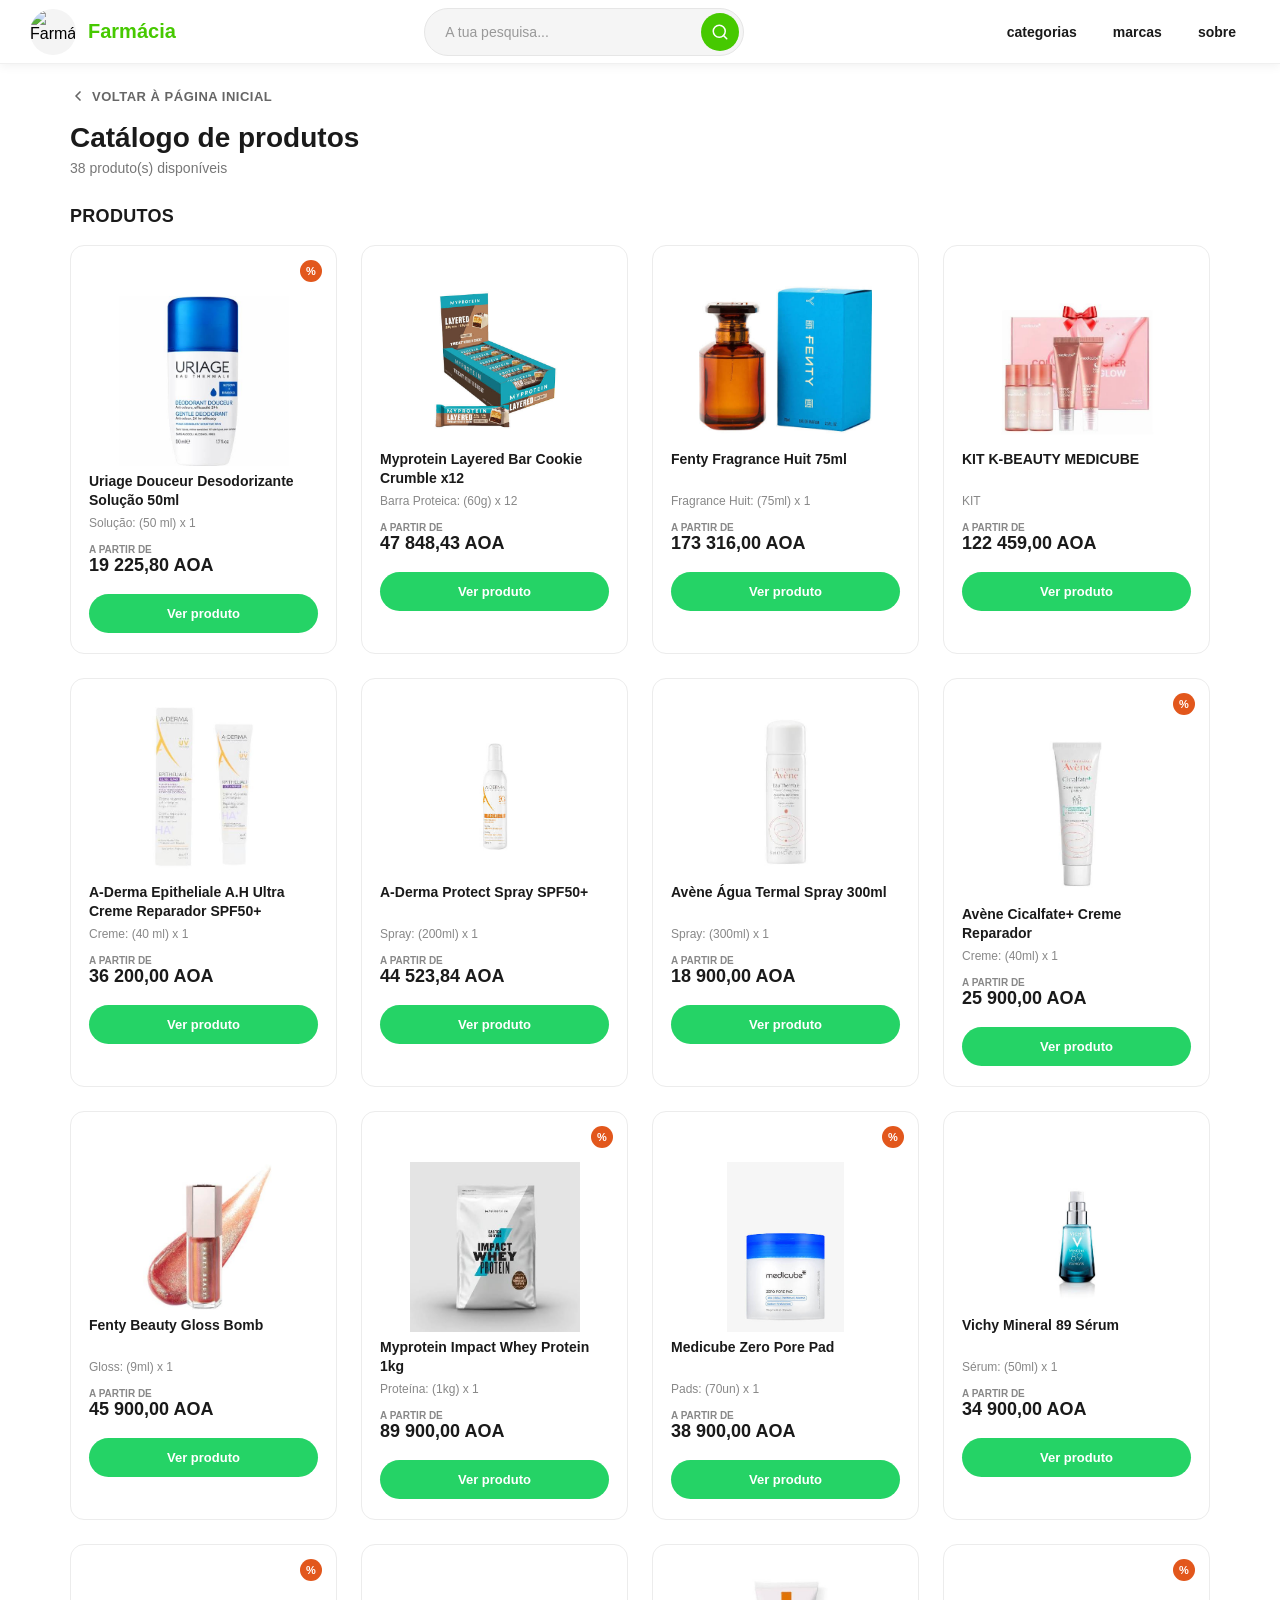
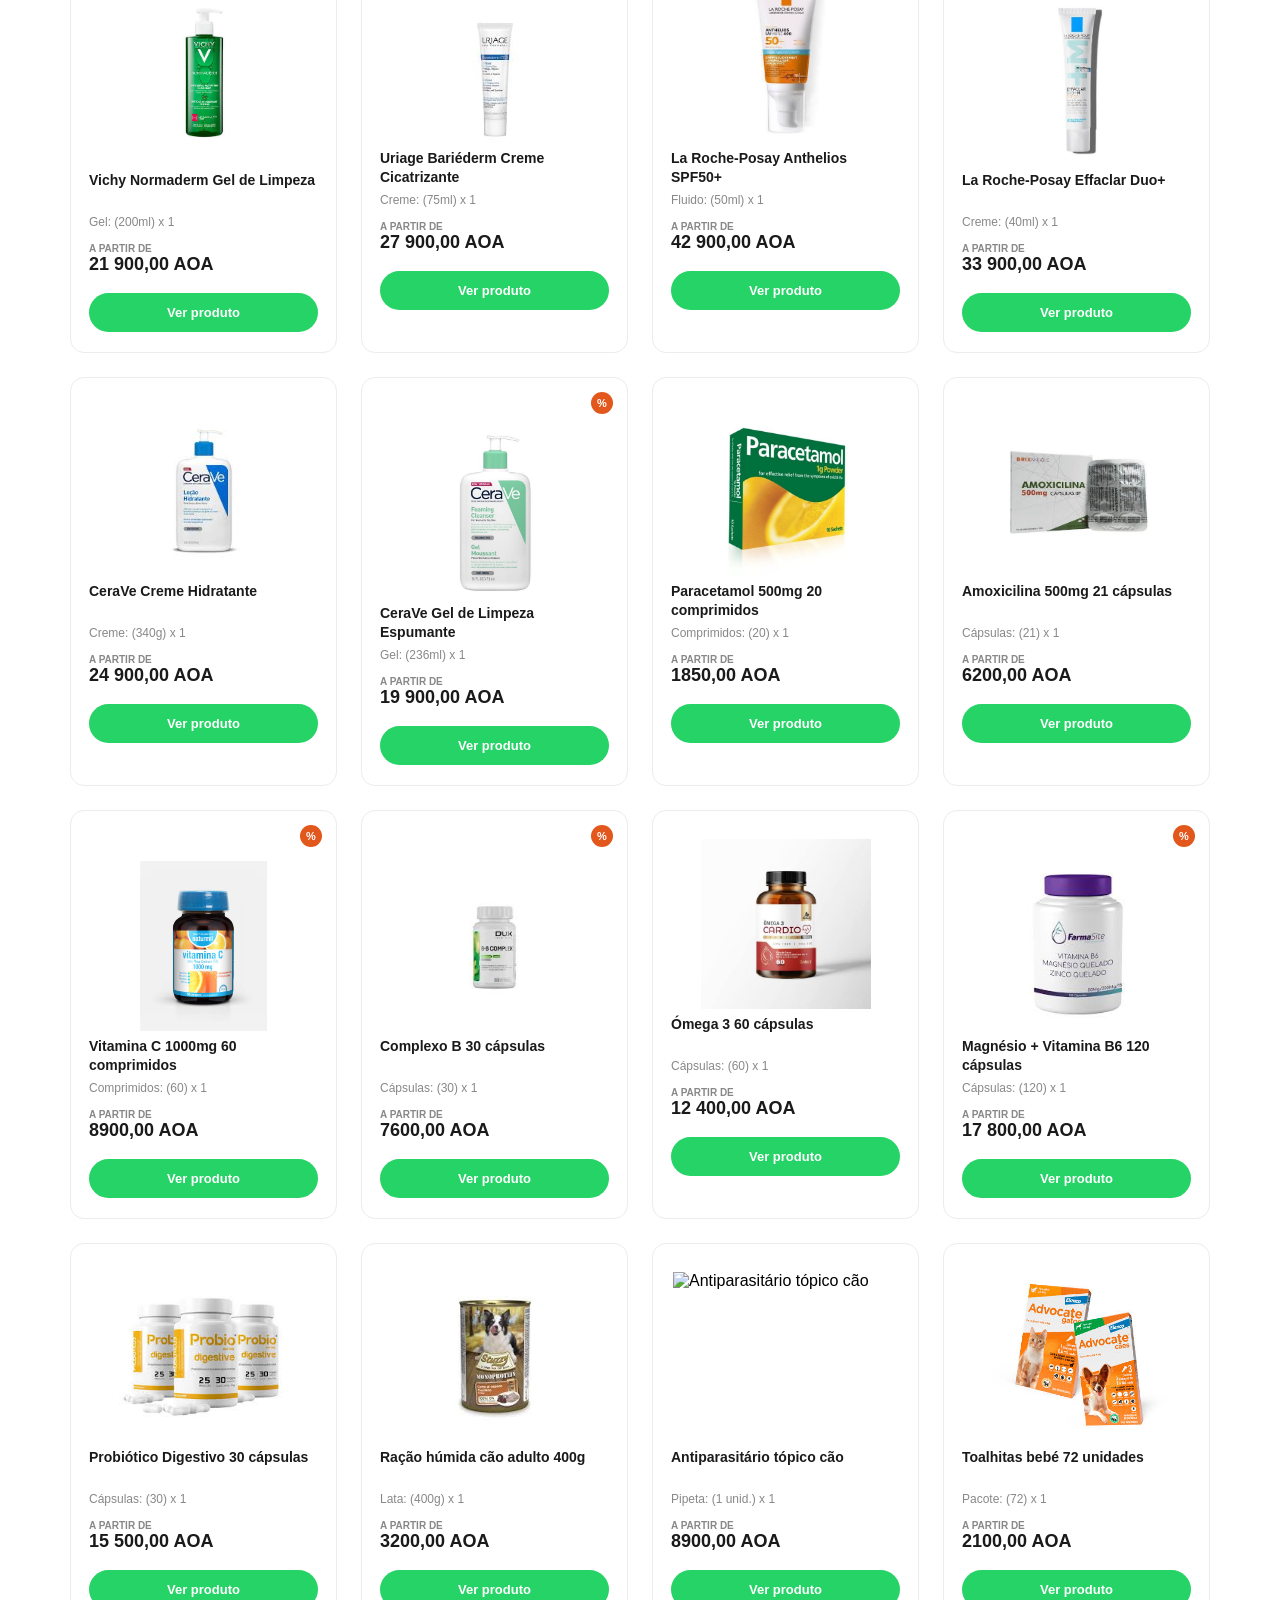
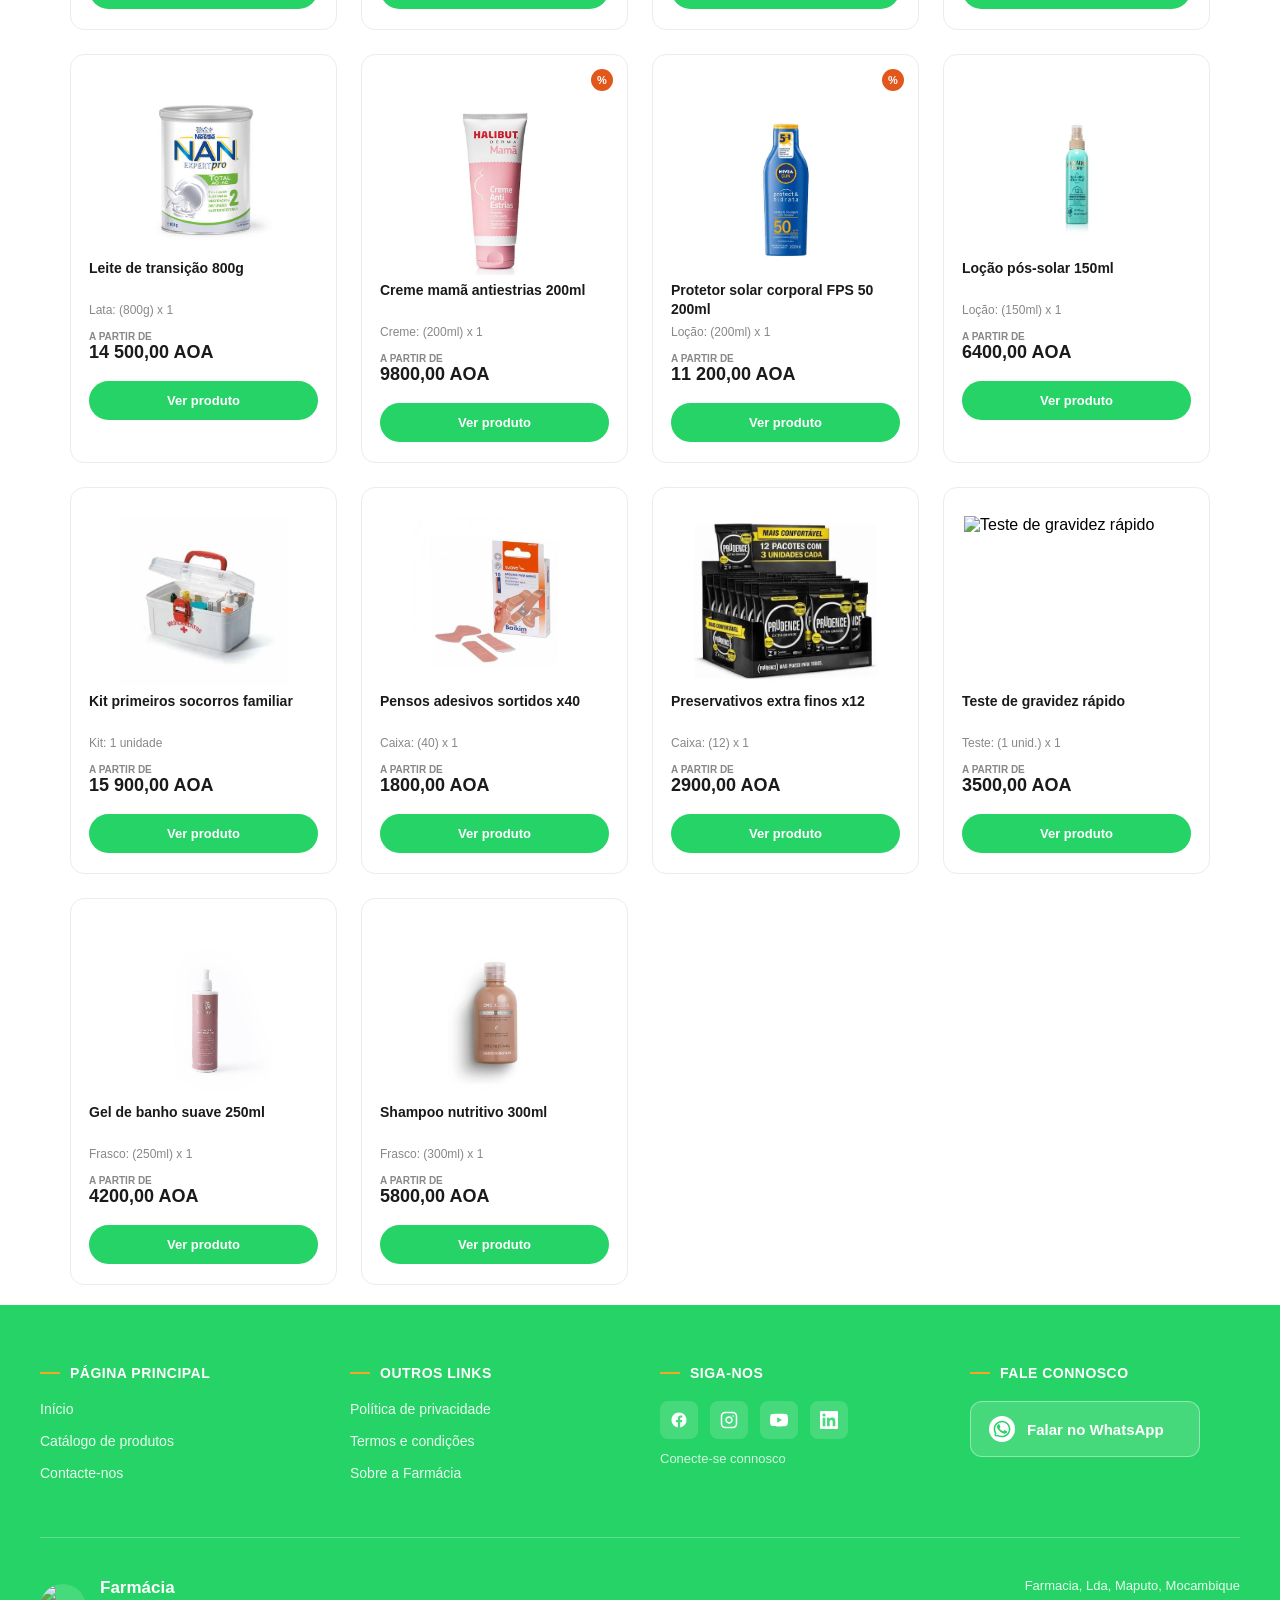
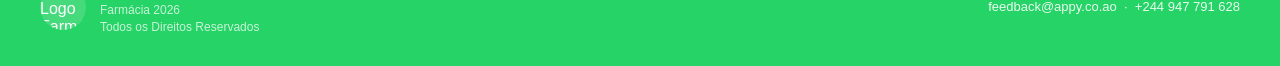
==== commit 5d0a55d3: "actualizacao" ====
--- a/pages/produtos.html
+++ b/pages/produtos.html
@@ -3,34 +3,54 @@
 <head>
     <meta charset="UTF-8">
     <meta name="viewport" content="width=device-width, initial-scale=1.0">
-    <title>Produtos | Farmácia</title>
-    <link rel="stylesheet" href="../style/home.css">
+    <title id="pageTitle">Resultados da pesquisa | Farmácia</title>
+    <link rel="stylesheet" href="../style/header-footer.css">
     <link rel="stylesheet" href="../style/produtos.css">
-    <link rel="stylesheet" href="../style/header-footer.css">
-    <link rel="stylesheet" href="../style/header-footer.css">
 </head>
 <body>
-    <!--header superior moderno com busca integrada carrinhos e links(categorias, marcas)-->
 
     <div id="header-placeholder"></div>
 
-
-
-    <section class="pagina-produtos">
-        <div class="pagina-produtos-topo">
-            <a class="voltar-mini" href="index.html">← Início</a>
-            <h1 id="produtosTitulo">Catálogo de produtos</h1>
-            <p id="produtosDescricao">A carregar…</p>
-        </div>
-        <div class="produtos-grelha" id="produtosGrelha"></div>
+    <section class="produtos-topo">
+        <a href="index.html" class="voltar-link">
+            <svg xmlns="http://www.w3.org/2000/svg" width="16" height="16" viewBox="0 0 24 24" fill="none" stroke="currentColor" stroke-width="2.5" stroke-linecap="round" stroke-linejoin="round">
+                <polyline points="15 18 9 12 15 6"></polyline>
+            </svg>
+            Voltar à página inicial
+        </a>
+        <h1 id="produtosTitulo">A pesquisar...</h1>
+        <p id="produtosSubtitulo"></p>
     </section>
 
-    <!-- Footer -->
+    <!-- Categorias que correspondem à pesquisa -->
+    <section class="resultado-secao" id="secaoCategorias" style="display:none;">
+        <h2>Categorias</h2>
+        <div class="resultado-categorias-grid" id="categoriasResultado"></div>
+    </section>
+
+    <!-- Marcas que correspondem à pesquisa -->
+    <section class="resultado-secao" id="secaoMarcas" style="display:none;">
+        <h2>Marcas</h2>
+        <div class="resultado-marcas-grid" id="marcasResultado"></div>
+    </section>
+
+    <!-- Produtos que correspondem à pesquisa -->
+    <section class="resultado-secao" id="secaoProdutos">
+        <h2>Produtos</h2>
+        <div class="produtos-grid" id="produtosResultado"></div>
+    </section>
+
+    <!-- Nada encontrado -->
+    <section class="sem-resultados" id="semResultados" style="display:none;">
+        <h2>Não encontrámos nada para essa pesquisa</h2>
+        <p>Tenta outro termo, ou navega pelas categorias.</p>
+        <a href="categorias.html" class="btn-voltar">Ver todas as categorias</a>
+    </section>
+
     <div id="footer-placeholder"></div>
 
+    <script src="../style/catalogo.js"></script>
     <script src="../style/header-footer.js"></script>
-
-    <script src="../style/catalogo.js"></script>
     <script src="../style/produtos.js"></script>
 </body>
-</html>
+</html>
--- a/style/produtos.css
+++ b/style/produtos.css
@@ -0,0 +1,313 @@
+* {
+    margin: 0;
+    padding: 0;
+    box-sizing: border-box;
+    font-family: Arial, sans-serif;
+}
+
+.produtos-topo {
+    width: 100%;
+    max-width: 1200px;
+    margin: 0 auto;
+    padding: 24px 30px 10px;
+}
+
+.voltar-link {
+    display: inline-flex;
+    align-items: center;
+    gap: 6px;
+    color: #666;
+    text-decoration: none;
+    font-size: 13px;
+    font-weight: 700;
+    text-transform: uppercase;
+    letter-spacing: 0.5px;
+    margin-bottom: 18px;
+    transition: color 0.2s ease, transform 0.2s ease;
+}
+
+.voltar-link:hover {
+    color: #25D366;
+    transform: translateX(-3px);
+}
+
+.produtos-topo h1 {
+    font-size: 28px;
+    font-weight: 800;
+    color: #1a1a1a;
+    margin-bottom: 6px;
+}
+
+.produtos-topo p {
+    font-size: 14px;
+    color: #777;
+}
+
+.resultado-secao {
+    width: 100%;
+    max-width: 1200px;
+    margin: 0 auto;
+    padding: 20px 30px;
+}
+
+.resultado-secao h2 {
+    font-size: 18px;
+    font-weight: 800;
+    color: #1a1a1a;
+    text-transform: uppercase;
+    letter-spacing: 0.3px;
+    margin-bottom: 18px;
+}
+
+/* Categorias */
+.resultado-categorias-grid {
+    display: grid;
+    grid-template-columns: repeat(4, 1fr);
+    gap: 16px;
+}
+
+.categoria-resultado-card {
+    display: flex;
+    align-items: center;
+    gap: 14px;
+    padding: 14px;
+    border: 1px solid #ececec;
+    border-radius: 14px;
+    text-decoration: none;
+    background-color: #fff;
+    transition: box-shadow 0.2s ease, transform 0.2s ease;
+}
+
+.categoria-resultado-card:hover {
+    transform: translateY(-3px);
+    box-shadow: 0 8px 20px rgba(0,0,0,0.07);
+}
+
+.categoria-resultado-img {
+    width: 54px;
+    height: 54px;
+    border-radius: 12px;
+    background-color: #f4f4f4;
+    overflow: hidden;
+    flex-shrink: 0;
+}
+
+.categoria-resultado-img img {
+    width: 100%;
+    height: 100%;
+    object-fit: cover;
+}
+
+.categoria-resultado-nome {
+    font-size: 14px;
+    font-weight: 700;
+    color: #1a1a1a;
+}
+
+/* Marcas */
+.resultado-marcas-grid {
+    display: grid;
+    grid-template-columns: repeat(3, 1fr);
+    gap: 16px;
+}
+
+.marca-resultado-card {
+    display: flex;
+    align-items: center;
+    gap: 16px;
+    padding: 18px;
+    border-radius: 14px;
+    text-decoration: none;
+    transition: transform 0.2s ease;
+}
+
+.marca-resultado-card:hover {
+    transform: translateY(-3px);
+}
+
+.marca-resultado-logo {
+    font-weight: 800;
+    font-size: 13px;
+    letter-spacing: 0.5px;
+    color: #1a1a1a;
+}
+
+.marca-resultado-desc {
+    font-size: 12px;
+    color: #555;
+    margin-top: 4px;
+    line-height: 1.4;
+}
+
+/* Grid de produtos (mesmo padrão dos outros cartões do site) */
+.produtos-grid {
+    display: grid;
+    grid-template-columns: repeat(4, 1fr);
+    gap: 24px;
+}
+
+.produto-card {
+    border: 1px solid #ececec;
+    border-radius: 14px;
+    overflow: hidden;
+    background-color: #fff;
+    display: flex;
+    flex-direction: column;
+    transition: box-shadow 0.2s ease;
+}
+
+.produto-card:hover {
+    box-shadow: 0 6px 18px rgba(0,0,0,0.08);
+}
+
+.produto-topo {
+    position: relative;
+    display: flex;
+    align-items: center;
+    justify-content: flex-end;
+    padding: 14px;
+    min-height: 20px;
+}
+
+.badge-desconto {
+    background-color: #e2571c;
+    color: #fff;
+    font-size: 11px;
+    font-weight: 700;
+    width: 22px;
+    height: 22px;
+    border-radius: 50%;
+    display: flex;
+    align-items: center;
+    justify-content: center;
+}
+
+.produto-imagem {
+    width: 100%;
+    height: 170px;
+    object-fit: contain;
+    padding: 0 20px;
+    box-sizing: border-box;
+}
+
+.produto-info {
+    padding: 6px 18px 20px;
+    display: flex;
+    flex-direction: column;
+    gap: 6px;
+}
+
+.produto-nome {
+    font-size: 14px;
+    font-weight: 700;
+    color: #1a1a1a;
+    line-height: 1.35;
+    min-height: 38px;
+}
+
+.produto-detalhe {
+    font-size: 12px;
+    color: #888;
+    margin-bottom: 8px;
+}
+
+.produto-preco {
+    display: flex;
+    flex-direction: column;
+    margin-bottom: 12px;
+}
+
+.a-partir-de {
+    font-size: 10px;
+    font-weight: 600;
+    color: #888;
+    text-transform: uppercase;
+}
+
+.preco-valor {
+    font-size: 18px;
+    font-weight: 800;
+    color: #1a1a1a;
+}
+
+.btn-ver-produto {
+    display: block;
+    text-align: center;
+    padding: 12px;
+    border-radius: 20px;
+    background-color: #25D366;
+    color: #fff;
+    font-size: 13px;
+    font-weight: 700;
+    text-decoration: none;
+    transition: background-color 0.2s ease;
+}
+
+.btn-ver-produto:hover {
+    background-color: #1eb857;
+}
+
+/* Sem resultados */
+.sem-resultados {
+    max-width: 500px;
+    margin: 80px auto;
+    text-align: center;
+    padding: 0 20px;
+}
+
+.sem-resultados h2 {
+    font-size: 22px;
+    color: #1a1a1a;
+    margin-bottom: 10px;
+}
+
+.sem-resultados p {
+    font-size: 14px;
+    color: #666;
+    margin-bottom: 22px;
+}
+
+.btn-voltar {
+    display: inline-block;
+    padding: 12px 24px;
+    background-color: #25D366;
+    color: #fff;
+    text-decoration: none;
+    border-radius: 22px;
+    font-weight: 700;
+    font-size: 14px;
+}
+
+/* Responsividade */
+@media (max-width: 1024px) {
+    .resultado-categorias-grid,
+    .resultado-marcas-grid,
+    .produtos-grid {
+        grid-template-columns: repeat(3, 1fr);
+    }
+}
+
+@media (max-width: 768px) {
+    .resultado-categorias-grid,
+    .resultado-marcas-grid,
+    .produtos-grid {
+        grid-template-columns: repeat(2, 1fr);
+    }
+}
+
+@media (max-width: 480px) {
+    .produtos-topo {
+        padding: 20px 16px 5px;
+    }
+
+    .resultado-secao {
+        padding: 16px 16px;
+    }
+
+    .resultado-categorias-grid,
+    .resultado-marcas-grid,
+    .produtos-grid {
+        grid-template-columns: 1fr 1fr;
+        gap: 12px;
+    }
+}
